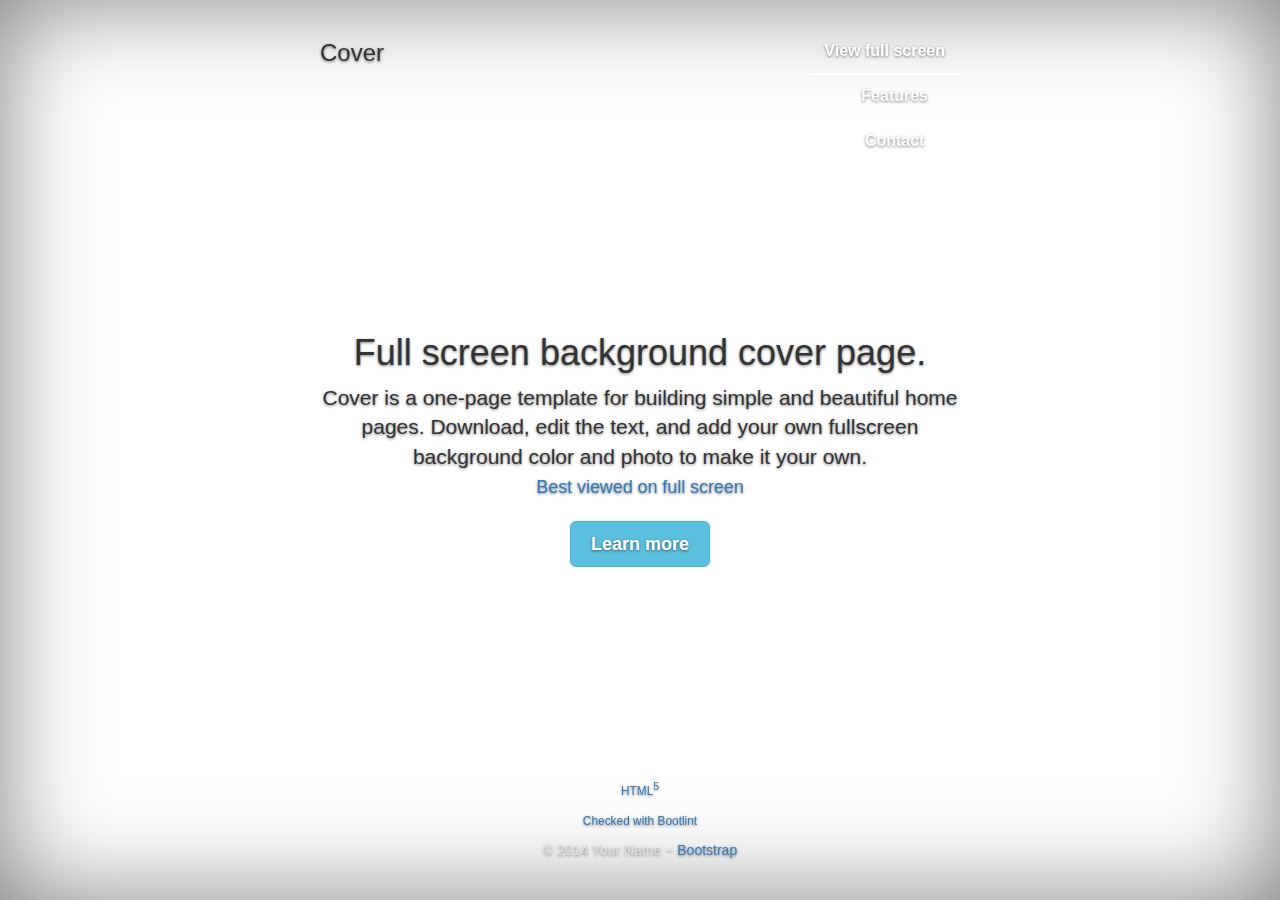
==== index.html @ 404aaf2c "Changed Cover picture" ====
<!DOCTYPE html>
<html>
<head>
	<title>OutdoorsCville Landing Page</title>
	<meta name="viewport" content="width=device-width, initial-scale=1.0" />

	<link rel="stylesheet" type="text/css" href="css/main.css">

	<link href="css/bootstrap.min.css" rel="stylesheet" />

</head>
<body>
<div class="site-wrapper">
	<div class="site-wrapper-inner">
		<div class="cover-container">
			<div class="masthead clearfix">
				<div class="inner">
					<h3 class="masthead-brand">Cover</h3>

					<ul class="nav masthead-nav">
						<li class="active">
							<a href="http://bootsnipp.com/iframe/g6GWQ" target=
									"_blank">View full screen</a>
						</li>

						<li>
							<a href="#">Features</a>
						</li>

						<li>
							<a href="#">Contact</a>
						</li>
					</ul>
				</div>
			</div>

			<div class="inner cover">
				<h1 class="cover-heading">Full screen background cover page.</h1>

				<p class="lead">Cover is a one-page template for building simple and
					beautiful home pages. Download, edit the text, and add your own
					fullscreen background color and photo to make it your own.

					<small>    <br> <a href="http://bootsnipp.com/iframe/g6GWQ" target=
							"_blank">Best viewed on full screen</a></small>

				</p>

				<p class="lead"><a class="btn btn-lg btn-info" href="#">Learn
					more</a></p>
			</div>

			<div class="mastfoot">
				<div class="inner">
					<!-- Validation -->

					<p><a href=
								  "http://validator.w3.org/check?uri=http%3A%2F%2Fbootsnipp.com%2Fiframe%2Fg6GWQ"
						  target="_blank"><small>HTML</small><sup>5</sup></a></p>


					<p><a href=
								  "https://github.com/twbs/bootlint"
						  target="_blank"><small>Checked with Bootlint</small></a></p>



					<p>© 2014 Your Name ~ <a href=
													 "http://getbootstrap.com/">Bootstrap</a></p>
				</div>
			</div>
		</div>
	</div>
</div>
</body>
</html>
---- css/main.css ----
a,
a:focus,
a:hover {
    color: #fff;
}

/* Custom default button */
.btn-default,
.btn-default:hover,
.btn-default:focus {
    color: #333;
    text-shadow: none; /* Prevent inheritence from `body` */
    background-color: #fff;
    border: 1px solid #fff;
}


/*
 * Base structure
 */

html,
body {
    /*css for full size background image*/
    background: url(https://s3.amazonaws.com/MOT-Data/mountain-biking.jpg) no-repeat center center fixed;
    -webkit-background-size: cover;
    -moz-background-size: cover;
    -o-background-size: cover;
    background-size: cover;

    height: 100%;
    background-color: #060;
    color: #fff;
    text-align: center;
    text-shadow: 0 1px 3px rgba(0,0,0,.5);

}

/* Extra markup and styles for table-esque vertical and horizontal centering */
.site-wrapper {
    display: table;
    width: 100%;
    height: 100%; /* For at least Firefox */
    min-height: 100%;
    -webkit-box-shadow: inset 0 0 100px rgba(0,0,0,.5);
    box-shadow: inset 0 0 100px rgba(0,0,0,.5);
}
.site-wrapper-inner {
    display: table-cell;
    vertical-align: top;
}
.cover-container {
    margin-right: auto;
    margin-left: auto;
}

/* Padding for spacing */
.inner {
    padding: 30px;
}


/*
 * Header
 */
.masthead-brand {
    margin-top: 10px;
    margin-bottom: 10px;
}

.masthead-nav > li {
    display: inline-block;
}
.masthead-nav > li + li {
    margin-left: 20px;
}
.masthead-nav > li > a {
    padding-right: 0;
    padding-left: 0;
    font-size: 16px;
    font-weight: bold;
    color: #fff; /* IE8 proofing */
    color: rgba(255,255,255,.95);
    border-bottom: 2px solid transparent;
}
.masthead-nav > li > a:hover,
.masthead-nav > li > a:focus {
    background-color: transparent;
    border-bottom-color: #a9a9a9;
    border-bottom-color: rgba(255,255,255,.25);
}
.masthead-nav > .active > a,
.masthead-nav > .active > a:hover,
.masthead-nav > .active > a:focus {
    color: #fff;
    border-bottom-color: #fff;
}

@media (min-width: 768px) {
    .masthead-brand {
        float: left;
    }
    .masthead-nav {
        float: right;
    }
}


/*
 * Cover
 */

.cover {
    padding: 0 20px;
}
.cover .btn-lg {
    padding: 10px 20px;
    font-weight: bold;
}


/*
 * Footer
 */

.mastfoot {
    color: #999; /* IE8 proofing */
    color: rgba(255,255,255,.5);
}


/*
 * Affix and center
 */

@media (min-width: 768px) {
    /* Pull out the header and footer */
    .masthead {
        position: fixed;
        top: 0;
    }
    .mastfoot {
        position: fixed;
        bottom: 0;
    }
    /* Start the vertical centering */
    .site-wrapper-inner {
        vertical-align: middle;
    }
    /* Handle the widths */
    .masthead,
    .mastfoot,
    .cover-container {
        width: 100%; /* Must be percentage or pixels for horizontal alignment */
    }
}

@media (min-width: 992px) {
    .masthead,
    .mastfoot,
    .cover-container {
        width: 700px;
    }
}
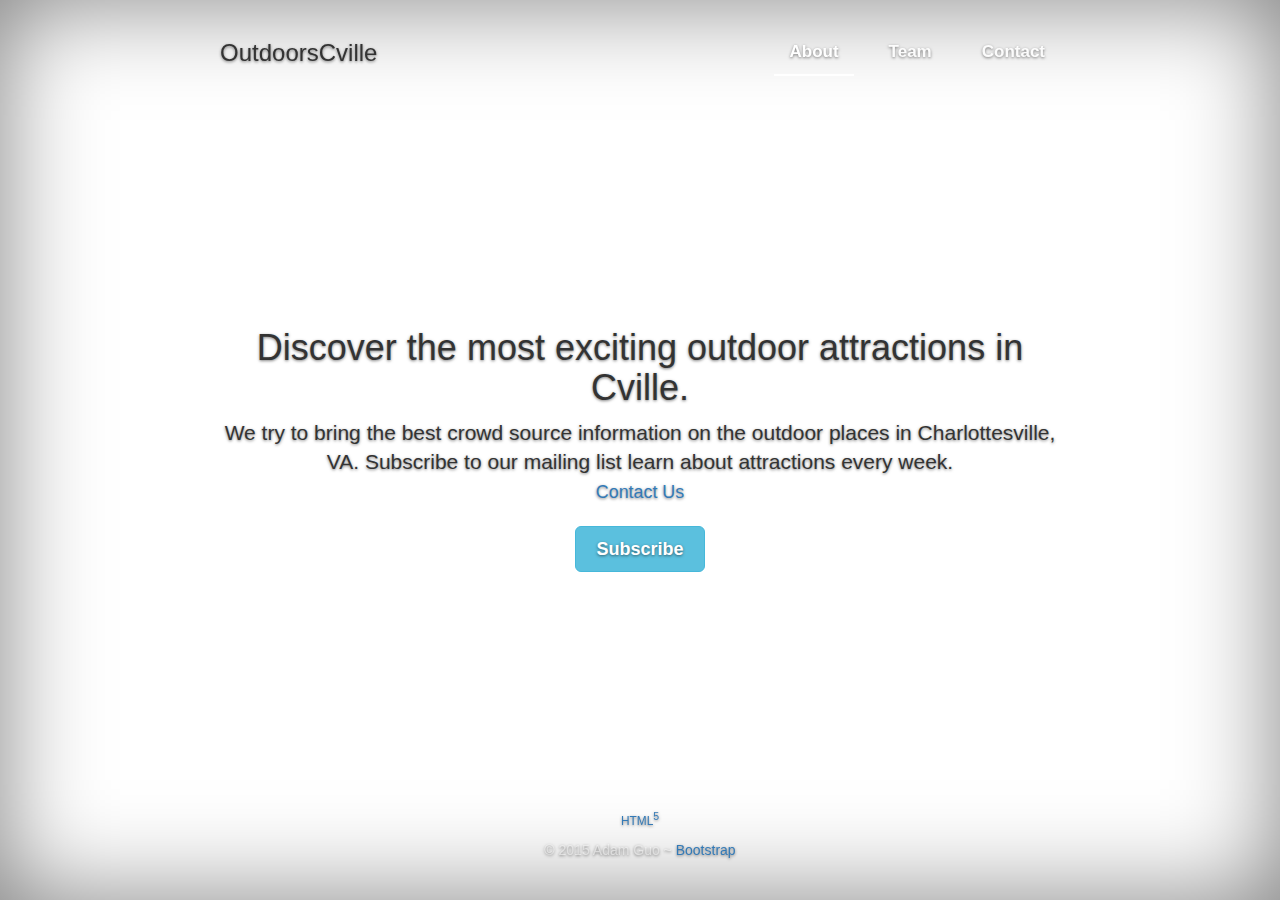
==== commit dc7e57da: "Minor design change" ====
--- a/index.html
+++ b/index.html
@@ -15,16 +15,16 @@
 		<div class="cover-container">
 			<div class="masthead clearfix">
 				<div class="inner">
-					<h3 class="masthead-brand">Cover</h3>
+					<h3 class="masthead-brand">OutdoorsCville</h3>
 
 					<ul class="nav masthead-nav">
 						<li class="active">
-							<a href="http://bootsnipp.com/iframe/g6GWQ" target=
-									"_blank">View full screen</a>
+							<a href="" target=
+									"_blank">About</a>
 						</li>
 
 						<li>
-							<a href="#">Features</a>
+							<a href="#">Team</a>
 						</li>
 
 						<li>
@@ -35,19 +35,18 @@
 			</div>
 
 			<div class="inner cover">
-				<h1 class="cover-heading">Full screen background cover page.</h1>
+				<h1 class="cover-heading">Discover the most exciting outdoor attractions in Cville.</h1>
 
-				<p class="lead">Cover is a one-page template for building simple and
-					beautiful home pages. Download, edit the text, and add your own
-					fullscreen background color and photo to make it your own.
+				<p class="lead">We try to bring the best crowd source information on the
+					 outdoor places in Charlottesville, VA. Subscribe to our mailing list
+					learn about attractions every week.
 
-					<small>    <br> <a href="http://bootsnipp.com/iframe/g6GWQ" target=
-							"_blank">Best viewed on full screen</a></small>
+					<small>    <br> <a href="" target=
+							"_blank">Contact Us</a></small>
 
 				</p>
 
-				<p class="lead"><a class="btn btn-lg btn-info" href="#">Learn
-					more</a></p>
+				<p class="lead"><a class="btn btn-lg btn-info" href="#">Subscribe</a></p>
 			</div>
 
 			<div class="mastfoot">
@@ -61,11 +60,11 @@
 
 					<p><a href=
 								  "https://github.com/twbs/bootlint"
-						  target="_blank"><small>Checked with Bootlint</small></a></p>
+						  target="_blank"><small></small></a></p>
 
 
 
-					<p>© 2014 Your Name ~ <a href=
+					<p> © 2015 Adam Guo ~ <a href=
 													 "http://getbootstrap.com/">Bootstrap</a></p>
 				</div>
 			</div>
--- a/css/main.css
+++ b/css/main.css
@@ -22,7 +22,7 @@
 html,
 body {
     /*css for full size background image*/
-    background: url(https://s3.amazonaws.com/MOT-Data/mountain-biking.jpg) no-repeat center center fixed;
+    background: url(https://lh5.googleusercontent.com/gQQn7v136o6ro6J7mvpts_G4DGLm-KRNdX7WmwKxC9RiBeoItbXRi2H0s2TDKD7FR1mioLdR-dkHuMteqtYxljPMrTA2i4JOzZOAGb73R1bJxOR1tUDVRz6y5kplI48joBTwdQs) no-repeat center center fixed;
     -webkit-background-size: cover;
     -moz-background-size: cover;
     -o-background-size: cover;
@@ -69,15 +69,17 @@
 }
 
 .masthead-nav > li {
-    display: inline-block;
+    float: left;
 }
 .masthead-nav > li + li {
+    float: left;
     margin-left: 20px;
 }
 .masthead-nav > li > a {
+    float: left;
     padding-right: 0;
     padding-left: 0;
-    font-size: 16px;
+    font-size: 17px;
     font-weight: bold;
     color: #fff; /* IE8 proofing */
     color: rgba(255,255,255,.95);
@@ -159,6 +161,6 @@
     .masthead,
     .mastfoot,
     .cover-container {
-        width: 700px;
+        width: 900px;
     }
 }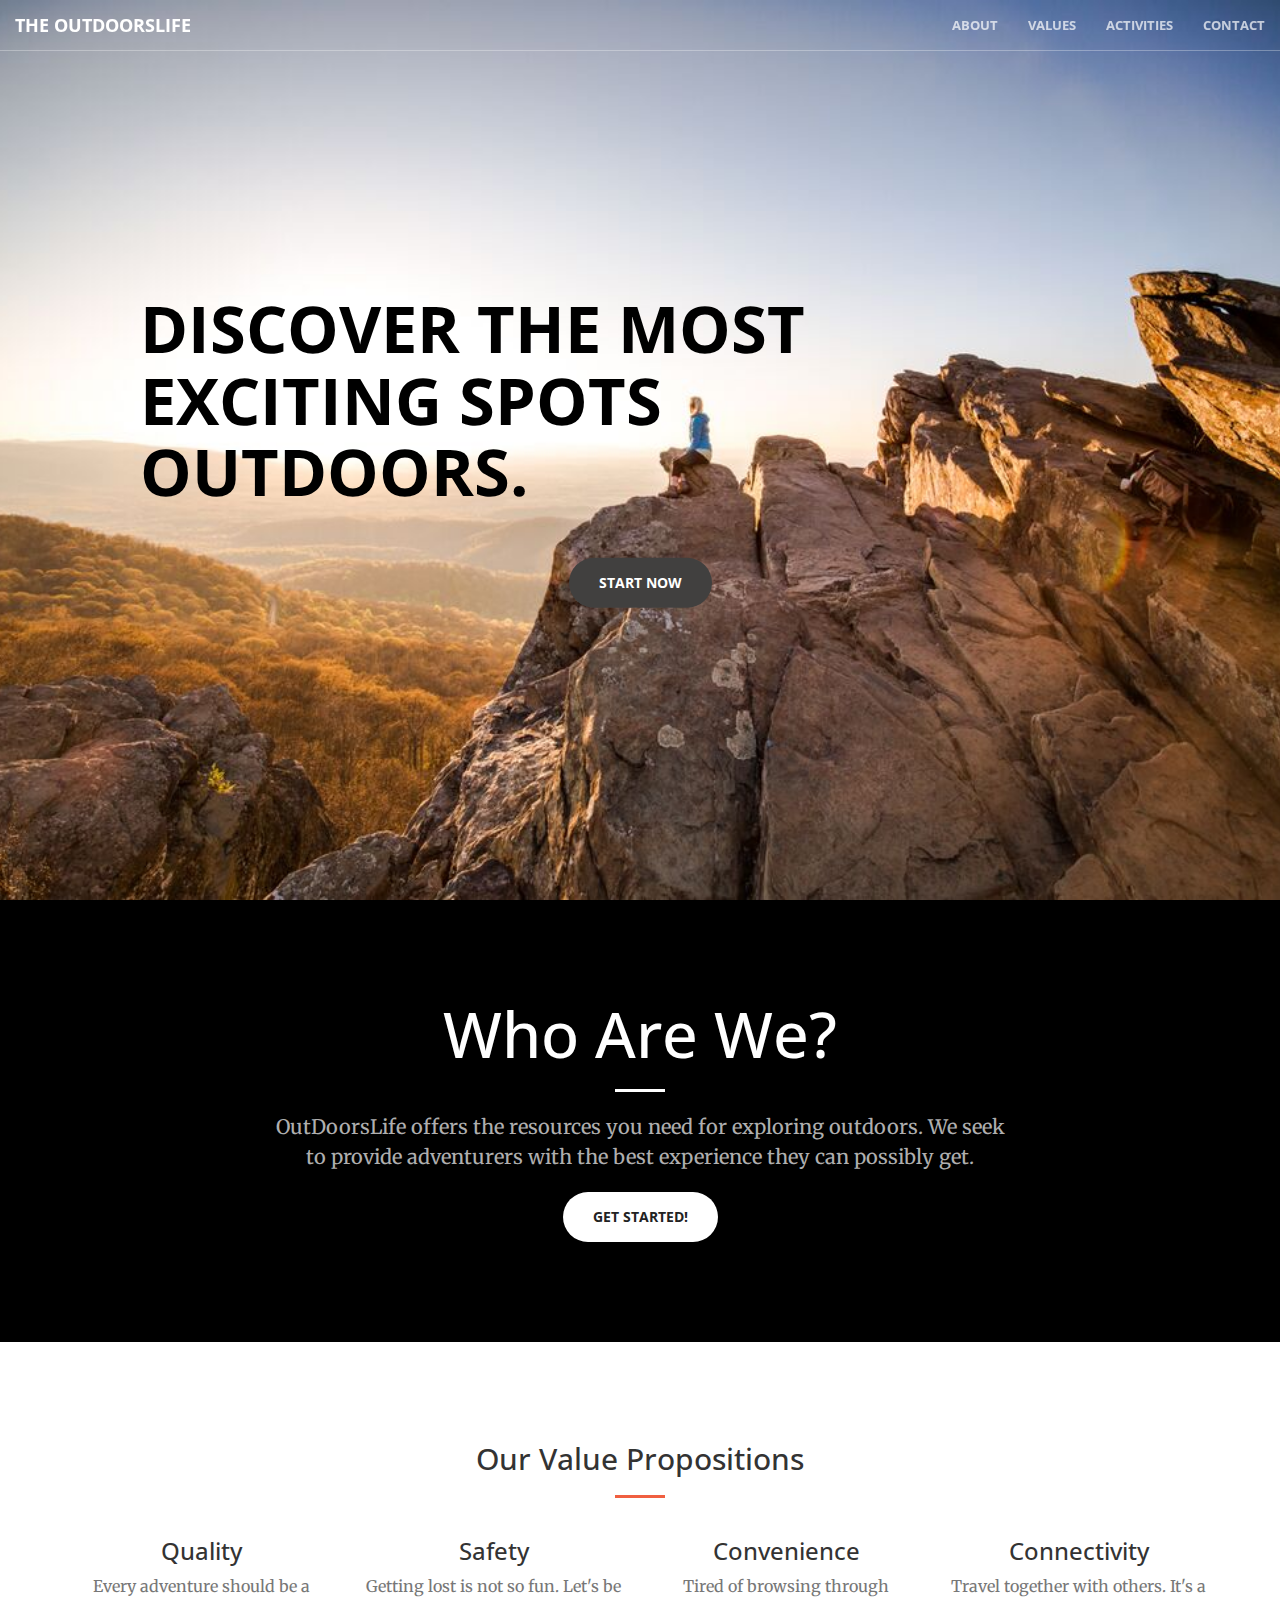
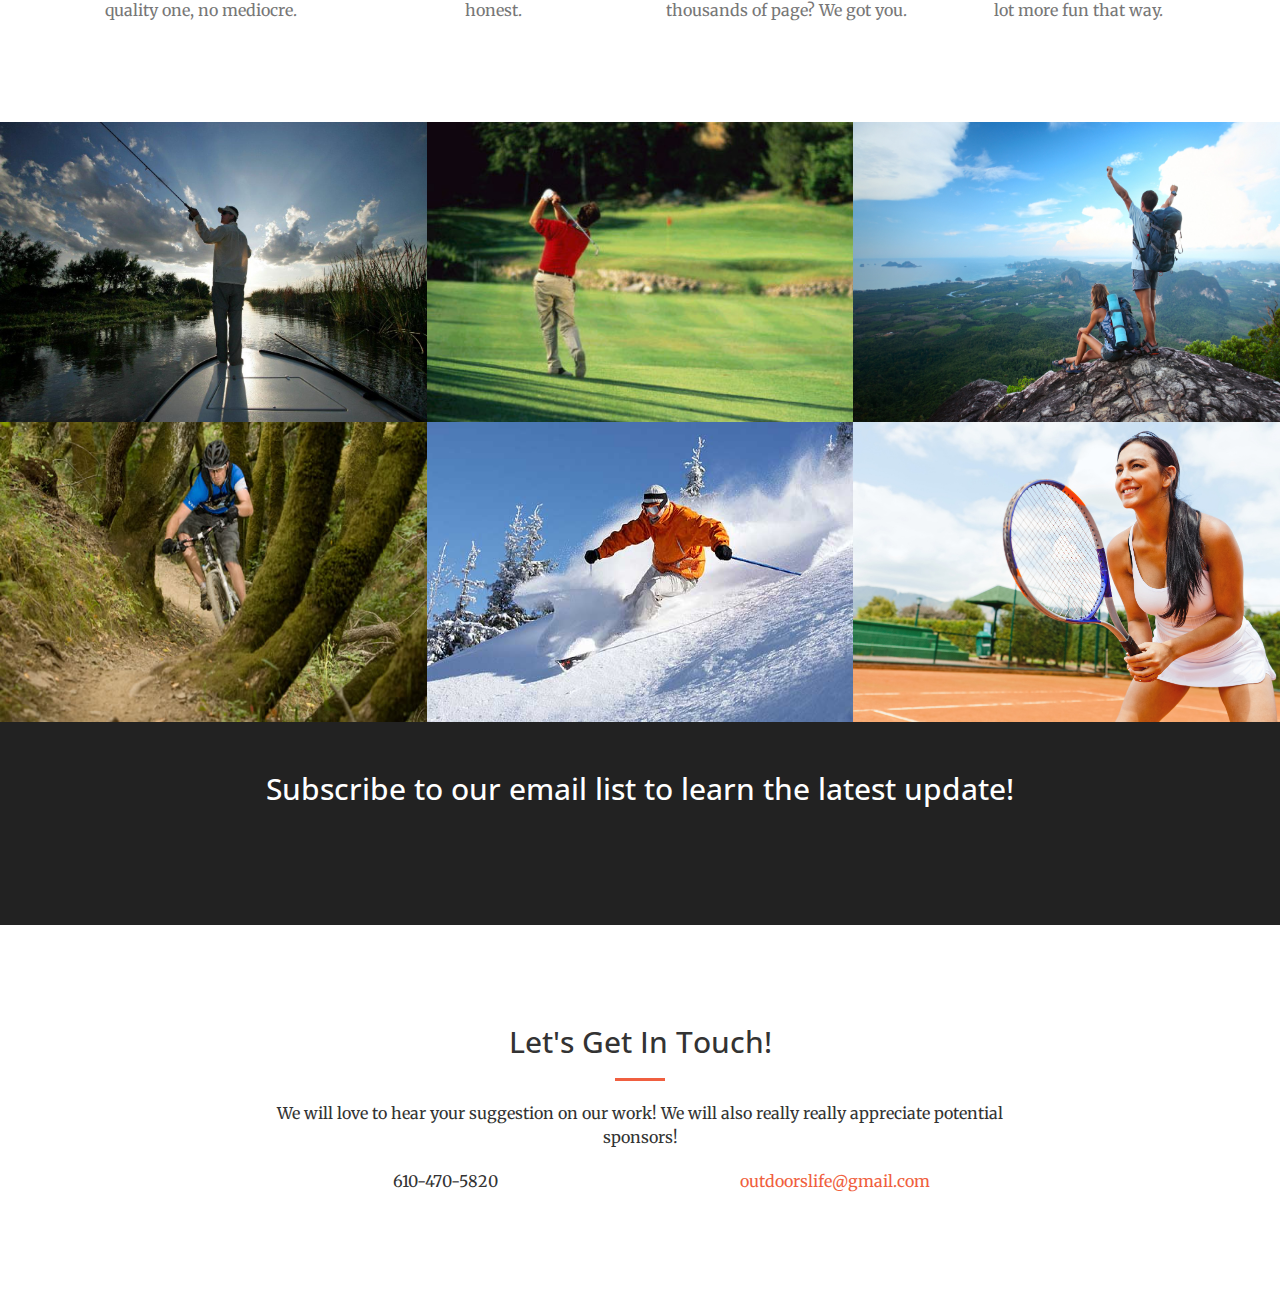
==== commit 5e6372a2: "Bootstrap template intalled" ====
--- a/index.html
+++ b/index.html
@@ -1,75 +1,283 @@
 <!DOCTYPE html>
-<html>
+<html lang="en">
+
 <head>
-	<title>OutdoorsCville Landing Page</title>
-	<meta name="viewport" content="width=device-width, initial-scale=1.0" />
-
-	<link rel="stylesheet" type="text/css" href="css/main.css">
-
-	<link href="css/bootstrap.min.css" rel="stylesheet" />
+
+    <meta charset="utf-8">
+    <meta http-equiv="X-UA-Compatible" content="IE=edge">
+    <meta name="viewport" content="width=device-width, initial-scale=1">
+    <meta name="description" content="">
+    <meta name="author" content="">
+
+    <title>Creative - Start Bootstrap Theme</title>
+
+    <!-- Bootstrap Core CSS -->
+    <link rel="stylesheet" href="css/bootstrap.min.css" type="text/css">
+
+    <!-- Custom Fonts -->
+    <link href='http://fonts.googleapis.com/css?family=Open+Sans:300italic,400italic,600italic,700italic,800italic,400,300,600,700,800' rel='stylesheet' type='text/css'>
+    <link href='http://fonts.googleapis.com/css?family=Merriweather:400,300,300italic,400italic,700,700italic,900,900italic' rel='stylesheet' type='text/css'>
+    <link rel="stylesheet" href="font-awesome/css/font-awesome.min.css" type="text/css">
+
+    <!-- Plugin CSS -->
+    <link rel="stylesheet" href="css/animate.min.css" type="text/css">
+
+    <!-- Custom CSS -->
+    <link rel="stylesheet" href="css/creative.css" type="text/css">
+
+    <!-- HTML5 Shim and Respond.js IE8 support of HTML5 elements and media queries -->
+    <!-- WARNING: Respond.js doesn't work if you view the page via file:// -->
+    <!--[if lt IE 9]>
+        <script src="https://oss.maxcdn.com/libs/html5shiv/3.7.0/html5shiv.js"></script>
+        <script src="https://oss.maxcdn.com/libs/respond.js/1.4.2/respond.min.js"></script>
+    <![endif]-->
 
 </head>
-<body>
-<div class="site-wrapper">
-	<div class="site-wrapper-inner">
-		<div class="cover-container">
-			<div class="masthead clearfix">
-				<div class="inner">
-					<h3 class="masthead-brand">OutdoorsCville</h3>
-
-					<ul class="nav masthead-nav">
-						<li class="active">
-							<a href="" target=
-									"_blank">About</a>
-						</li>
-
-						<li>
-							<a href="#">Team</a>
-						</li>
-
-						<li>
-							<a href="#">Contact</a>
-						</li>
-					</ul>
-				</div>
-			</div>
-
-			<div class="inner cover">
-				<h1 class="cover-heading">Discover the most exciting outdoor attractions in Cville.</h1>
-
-				<p class="lead">We try to bring the best crowd source information on the
-					 outdoor places in Charlottesville, VA. Subscribe to our mailing list
-					learn about attractions every week.
-
-					<small>    <br> <a href="" target=
-							"_blank">Contact Us</a></small>
-
-				</p>
-
-				<p class="lead"><a class="btn btn-lg btn-info" href="#">Subscribe</a></p>
-			</div>
-
-			<div class="mastfoot">
-				<div class="inner">
-					<!-- Validation -->
-
-					<p><a href=
-								  "http://validator.w3.org/check?uri=http%3A%2F%2Fbootsnipp.com%2Fiframe%2Fg6GWQ"
-						  target="_blank"><small>HTML</small><sup>5</sup></a></p>
-
-
-					<p><a href=
-								  "https://github.com/twbs/bootlint"
-						  target="_blank"><small></small></a></p>
-
-
-
-					<p> © 2015 Adam Guo ~ <a href=
-													 "http://getbootstrap.com/">Bootstrap</a></p>
-				</div>
-			</div>
-		</div>
-	</div>
-</div>
+
+<body id="page-top">
+
+    <nav id="mainNav" class="navbar navbar-default navbar-fixed-top">
+        <div class="container-fluid">
+            <!-- Brand and toggle get grouped for better mobile display -->
+            <div class="navbar-header">
+                <button type="button" class="navbar-toggle collapsed" data-toggle="collapse" data-target="#bs-example-navbar-collapse-1">
+                    <span class="sr-only">Toggle navigation</span>
+                    <span class="icon-bar"></span>
+                    <span class="icon-bar"></span>
+                    <span class="icon-bar"></span>
+                </button>
+                <a class="navbar-brand page-scroll" href="#page-top">The OutDoorsLife</a>
+            </div>
+
+            <!-- Collect the nav links, forms, and other content for toggling -->
+            <div class="collapse navbar-collapse" id="bs-example-navbar-collapse-1">
+                <ul class="nav navbar-nav navbar-right">
+                    <li>
+                        <a class="page-scroll" href="#about">About</a>
+                    </li>
+                    <li>
+                        <a class="page-scroll" href="#services">Values</a>
+                    </li>
+                    <li>
+                        <a class="page-scroll" href="#portfolio">Activities</a>
+                    </li>
+                    <li>
+                        <a class="page-scroll" href="#contact">Contact</a>
+                    </li>
+                </ul>
+            </div>
+            <!-- /.navbar-collapse -->
+        </div>
+        <!-- /.container-fluid -->
+    </nav>
+
+    <header>
+        <div class="header-content">
+            <div class="header-content-inner">
+                <h1> Discover the most <br> exciting spots <br> outdoors.</h1>
+
+                <p></p>
+                <a href="#about" class="btn btn-primary btn-xl page-scroll">Start Now</a>
+            </div>
+        </div>
+    </header>
+
+    <section class="bg-primary" id="about">
+        <div class="container">
+            <div class="row">
+                <div class="col-lg-8 col-lg-offset-2 text-center">
+                    <h1 class="section-heading">Who Are We?</h1>
+                    <hr class="light">
+                    <p class="text-faded">OutDoorsLife offers the resources you need for exploring outdoors. We seek to provide adventurers with the best experience they can possibly get. </p>
+                    <a href="#" class="btn btn-default btn-xl">Get Started!</a>
+                </div>
+            </div>
+        </div>
+    </section>
+
+    <section id="services">
+        <div class="container">
+            <div class="row">
+                <div class="col-lg-12 text-center">
+                    <h2 class="section-heading">Our Value Propositions</h2>
+                    <hr class="primary">
+                </div>
+            </div>
+        </div>
+        <div class="container">
+            <div class="row">
+                <div class="col-lg-3 col-md-6 text-center">
+                    <div class="service-box">
+                        <i class="fa fa-4x fa-diamond wow bounceIn text-primary"></i>
+                        <h3>Quality</h3>
+                        <p class="text-muted">Every adventure should be a quality one, no mediocre.</p>
+                    </div>
+                </div>
+                <div class="col-lg-3 col-md-6 text-center">
+                    <div class="service-box">
+                        <i class="fa fa-4x fa-paper-plane wow bounceIn text-primary" data-wow-delay=".1s"></i>
+                        <h3>Safety</h3>
+                        <p class="text-muted">Getting lost is not so fun. Let's be honest.</p>
+                    </div>
+                </div>
+                <div class="col-lg-3 col-md-6 text-center">
+                    <div class="service-box">
+                        <i class="fa fa-4x fa-newspaper-o wow bounceIn text-primary" data-wow-delay=".2s"></i>
+                        <h3>Convenience</h3>
+                        <p class="text-muted">Tired of browsing through thousands of page? We got you.</p>
+                    </div>
+                </div>
+                <div class="col-lg-3 col-md-6 text-center">
+                    <div class="service-box">
+                        <i class="fa fa-4x fa-heart wow bounceIn text-primary" data-wow-delay=".3s"></i>
+                        <h3>Connectivity</h3>
+                        <p class="text-muted">Travel together with others. It's a lot more fun that way.</p>
+                    </div>
+                </div>
+            </div>
+        </div>
+    </section>
+
+    <section class="no-padding" id="portfolio">
+        <div class="container-fluid">
+            <div class="row no-gutter">
+                <div class="col-lg-4 col-sm-6">
+                    <a href="#" class="portfolio-box">
+                        <img src="img/portfolio/fishing.jpg" style="height: 300px" class="img-responsive" alt="">
+                        <div class="portfolio-box-caption">
+                            <div class="portfolio-box-caption-content">
+                                <div class="project-category text-faded">
+                                    Category
+                                </div>
+                                <div class="project-name">
+                                    Fishing
+                                </div>
+                            </div>
+                        </div>
+                    </a>
+                </div>
+                <div class="col-lg-4 col-sm-6">
+                    <a href="#" class="portfolio-box">
+                        <img src="img/portfolio/golfing.jpg" style="height: 300px" class="img-responsive" alt="">
+                        <div class="portfolio-box-caption">
+                            <div class="portfolio-box-caption-content">
+                                <div class="project-category text-faded">
+                                    Category
+                                </div>
+                                <div class="project-name">
+                                    Golfing
+                                </div>
+                            </div>
+                        </div>
+                    </a>
+                </div>
+                <div class="col-lg-4 col-sm-6">
+                    <a href="#" class="portfolio-box">
+                        <img src="img/portfolio/hiking.jpg" style="height: 300px" class="img-responsive" alt="">
+                        <div class="portfolio-box-caption">
+                            <div class="portfolio-box-caption-content">
+                                <div class="project-category text-faded">
+                                    Category
+                                </div>
+                                <div class="project-name">
+                                    Hiking
+                                </div>
+                            </div>
+                        </div>
+                    </a>
+                </div>
+                <div class="col-lg-4 col-sm-6">
+                    <a href="#" class="portfolio-box">
+                        <img src="img/portfolio/mountain_biking.jpg" style="height: 300px" class="img-responsive" alt="">
+                        <div class="portfolio-box-caption">
+                            <div class="portfolio-box-caption-content">
+                                <div class="project-category text-faded">
+                                    Category
+                                </div>
+                                <div class="project-name">
+                                    Mountain Biking
+                                </div>
+                            </div>
+                        </div>
+                    </a>
+                </div>
+                <div class="col-lg-4 col-sm-6">
+                    <a href="#" class="portfolio-box">
+                        <img src="img/portfolio/skiing.jpg" style="height: 300px" class="img-responsive" alt="">
+                        <div class="portfolio-box-caption">
+                            <div class="portfolio-box-caption-content">
+                                <div class="project-category text-faded">
+                                    Category
+                                </div>
+                                <div class="project-name">
+                                    Skiing
+                                </div>
+                            </div>
+                        </div>
+                    </a>
+                </div>
+                <div class="col-lg-4 col-sm-6">
+                    <a href="#" class="portfolio-box">
+                        <img src="img/portfolio/tennis.jpg" style="height: 300px" class="img-responsive" alt="">
+                        <div class="portfolio-box-caption">
+                            <div class="portfolio-box-caption-content">
+                                <div class="project-category text-faded">
+                                    Category
+                                </div>
+                                <div class="project-name">
+                                    Tennis
+                                </div>
+                            </div>
+                        </div>
+                    </a>
+                </div>
+            </div>
+        </div>
+    </section>
+
+    <aside class="bg-dark">
+        <div class="container text-center">
+            <div class="call-to-action">
+                <h2>Subscribe to our email list to learn the latest update!</h2>
+                <a href="#" class="btn btn-default btn-xl wow tada">Subscribe Now!</a>
+            </div>
+        </div>
+    </aside>
+
+    <section id="contact">
+        <div class="container">
+            <div class="row">
+                <div class="col-lg-8 col-lg-offset-2 text-center">
+                    <h2 class="section-heading">Let's Get In Touch!</h2>
+                    <hr class="primary">
+                    <p>We will love to hear your suggestion on our work! We will also really really appreciate potential sponsors!</p>
+                </div>
+                <div class="col-lg-4 col-lg-offset-2 text-center">
+                    <i class="fa fa-phone fa-3x wow bounceIn"></i>
+                    <p>610-470-5820</p>
+                </div>
+                <div class="col-lg-4 text-center">
+                    <i class="fa fa-envelope-o fa-3x wow bounceIn" data-wow-delay=".1s"></i>
+                    <p><a href="mailto:your-email@your-domain.com">outdoorslife@gmail.com</a></p>
+                </div>
+            </div>
+        </div>
+    </section>
+
+    <!-- jQuery -->
+    <script src="js/jquery.js"></script>
+
+    <!-- Bootstrap Core JavaScript -->
+    <script src="js/bootstrap.min.js"></script>
+
+    <!-- Plugin JavaScript -->
+    <script src="js/jquery.easing.min.js"></script>
+    <script src="js/jquery.fittext.js"></script>
+    <script src="js/wow.min.js"></script>
+
+    <!-- Custom Theme JavaScript -->
+    <script src="js/creative.js"></script>
+
 </body>
+
 </html>
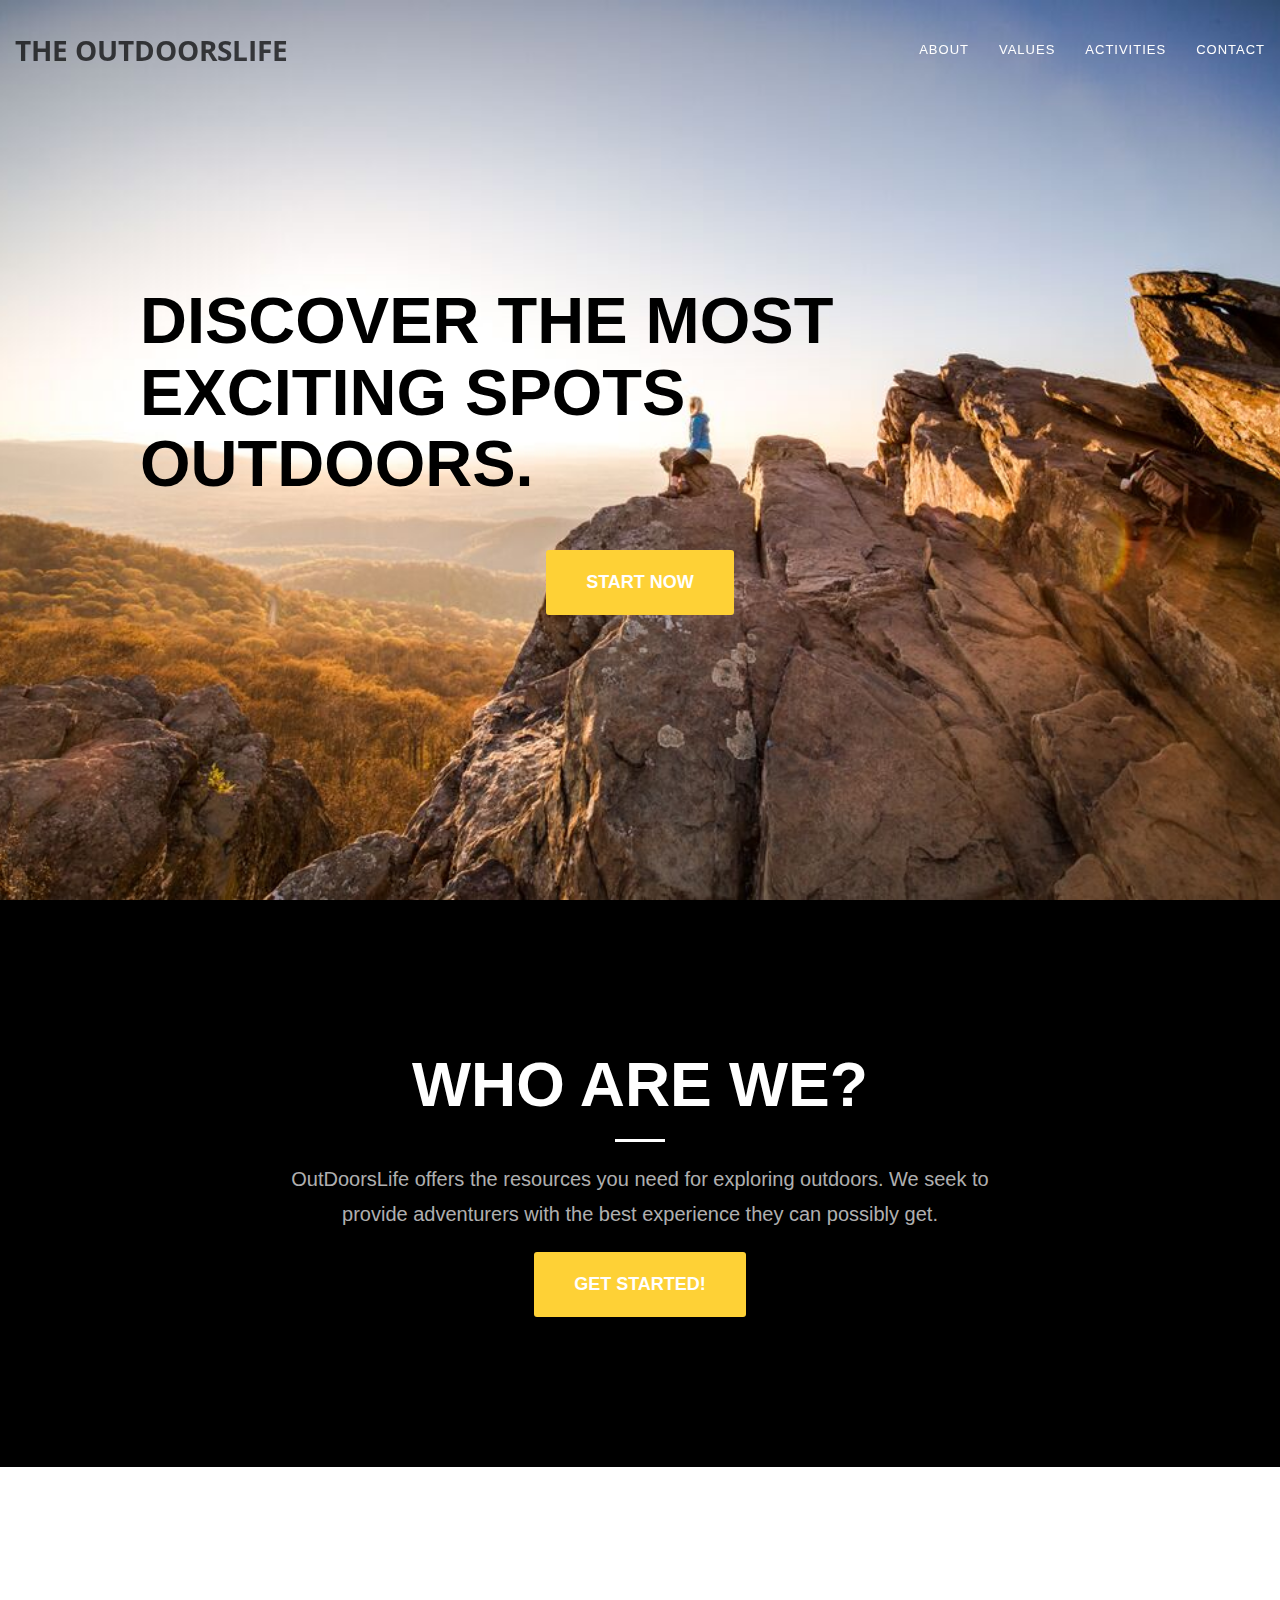
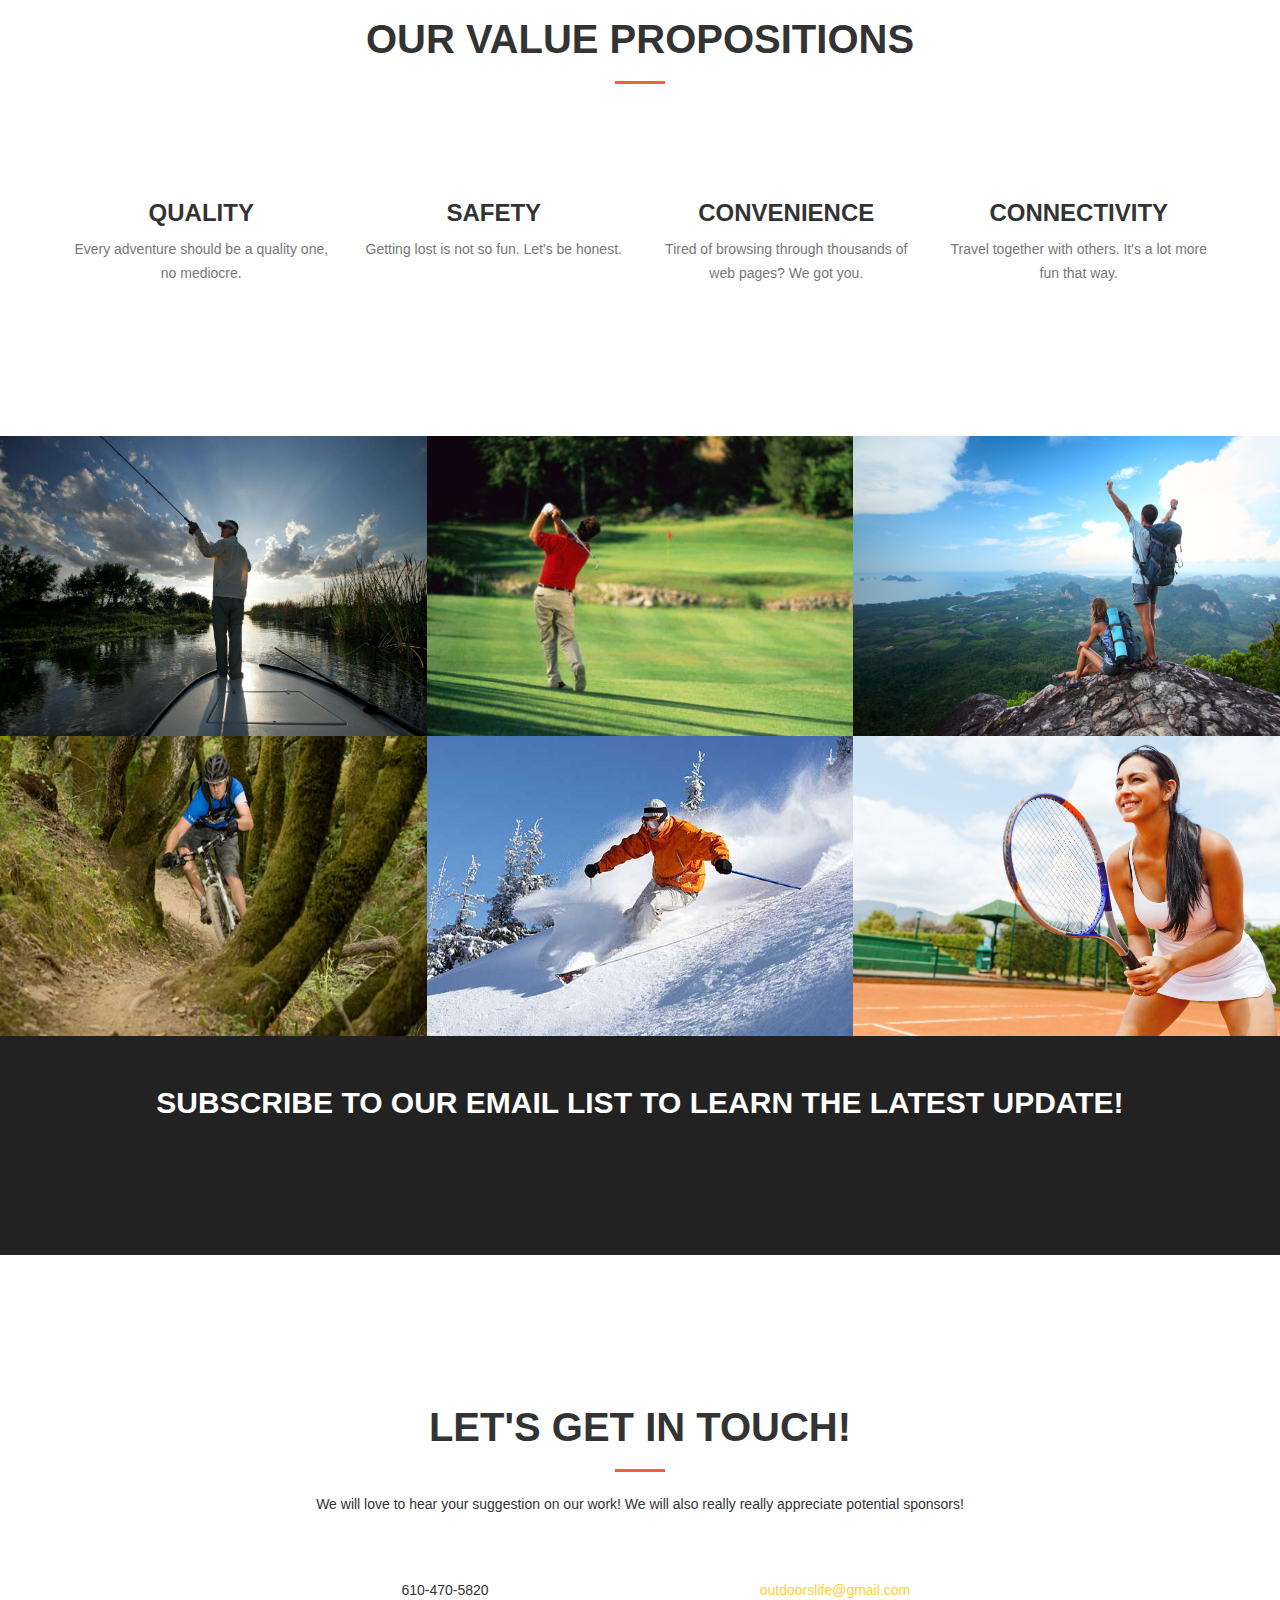
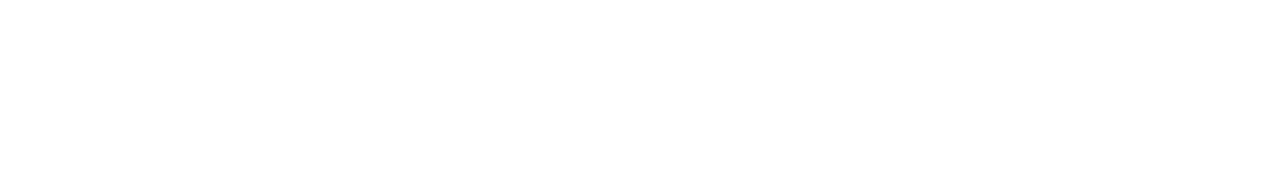
==== commit 7f6c6a24: "Bootstrap template intalled" ====
--- a/index.html
+++ b/index.html
@@ -124,7 +124,7 @@
                     <div class="service-box">
                         <i class="fa fa-4x fa-newspaper-o wow bounceIn text-primary" data-wow-delay=".2s"></i>
                         <h3>Convenience</h3>
-                        <p class="text-muted">Tired of browsing through thousands of page? We got you.</p>
+                        <p class="text-muted">Tired of browsing through thousands of web pages? We got you.</p>
                     </div>
                 </div>
                 <div class="col-lg-3 col-md-6 text-center">
@@ -172,7 +172,7 @@
                     </a>
                 </div>
                 <div class="col-lg-4 col-sm-6">
-                    <a href="#" class="portfolio-box">
+                    <a href="hiking.html" class="portfolio-box">
                         <img src="img/portfolio/hiking.jpg" style="height: 300px" class="img-responsive" alt="">
                         <div class="portfolio-box-caption">
                             <div class="portfolio-box-caption-content">
--- a/css/creative.css
+++ b/css/creative.css
@@ -80,7 +80,7 @@
 .navbar-default {
     border-color: rgba(34,34,34,.05);
     font-family: 'Open Sans','Helvetica Neue',Arial,sans-serif;
-    background-color: #fff;
+    background-color: #fffafe;
     -webkit-transition: all .35s;
     -moz-transition: all .35s;
     transition: all .35s;
@@ -129,7 +129,7 @@
     }
 
     .navbar-default .navbar-header .navbar-brand {
-        color: rgba(255,255,255,.7);
+        color: rgba(0, 0, 0, 0.7);
     }
 
     .navbar-default .navbar-header .navbar-brand:hover,
@@ -139,7 +139,7 @@
 
     .navbar-default .nav > li>a,
     .navbar-default .nav>li>a:focus {
-        color: rgba(255,255,255,.7);
+        color: rgba(0, 0, 0, 0.7);
     }
 
     .navbar-default .nav > li>a:hover,
@@ -475,4 +475,759 @@
 
 body {
     webkit-tap-highlight-color: #222;
+}
+
+/*
+ *
+ *
+ *
+ *
+ Hiking Section */
+
+/*!
+ * Start Bootstrap - Agency Bootstrap Theme (http://startbootstrap.com)
+ * Code licensed under the Apache License v2.0.
+ * For details, see http://www.apache.org/licenses/LICENSE-2.0.
+ */
+
+body {
+    overflow-x: hidden;
+    font-family: "Roboto Slab","Helvetica Neue",Helvetica,Arial,sans-serif;
+}
+
+.text-muted {
+    color: #777;
+}
+
+.text-primary {
+    color: #fed136;
+}
+
+p {
+    font-size: 14px;
+    line-height: 1.75;
+}
+
+p.large {
+    font-size: 16px;
+}
+
+a,
+a:hover,
+a:focus,
+a:active,
+a.active {
+    outline: 0;
+}
+
+a {
+    color: #fed136;
+}
+
+a:hover,
+a:focus,
+a:active,
+a.active {
+    color: #fec503;
+}
+
+h1,
+h2,
+h3,
+h4,
+h5,
+h6 {
+    text-transform: uppercase;
+    font-family: Montserrat,"Helvetica Neue",Helvetica,Arial,sans-serif;
+    font-weight: 700;
+}
+
+.img-centered {
+    margin: 0 auto;
+}
+
+.bg-light-gray {
+    background-color: #f7f7f7;
+}
+
+.bg-darkest-gray {
+    background-color: #222;
+}
+
+.btn-primary {
+    border-color: #fed136;
+    text-transform: uppercase;
+    font-family: Montserrat,"Helvetica Neue",Helvetica,Arial,sans-serif;
+    font-weight: 700;
+    color: #fff;
+    background-color: #fed136;
+}
+
+.btn-primary:hover,
+.btn-primary:focus,
+.btn-primary:active,
+.btn-primary.active,
+.open .dropdown-toggle.btn-primary {
+    border-color: #f6bf01;
+    color: #fff;
+    background-color: #fec503;
+}
+
+.btn-primary:active,
+.btn-primary.active,
+.open .dropdown-toggle.btn-primary {
+    background-image: none;
+}
+
+.btn-primary.disabled,
+.btn-primary[disabled],
+fieldset[disabled] .btn-primary,
+.btn-primary.disabled:hover,
+.btn-primary[disabled]:hover,
+fieldset[disabled] .btn-primary:hover,
+.btn-primary.disabled:focus,
+.btn-primary[disabled]:focus,
+fieldset[disabled] .btn-primary:focus,
+.btn-primary.disabled:active,
+.btn-primary[disabled]:active,
+fieldset[disabled] .btn-primary:active,
+.btn-primary.disabled.active,
+.btn-primary[disabled].active,
+fieldset[disabled] .btn-primary.active {
+    border-color: #fed136;
+    background-color: #fed136;
+}
+
+.btn-primary .badge {
+    color: #fed136;
+    background-color: #fff;
+}
+
+.btn-xl {
+    padding: 20px 40px;
+    border-color: #fed136;
+    border-radius: 3px;
+    text-transform: uppercase;
+    font-family: Montserrat,"Helvetica Neue",Helvetica,Arial,sans-serif;
+    font-size: 18px;
+    font-weight: 700;
+    color: #fff;
+    background-color: #fed136;
+}
+
+.btn-xl:hover,
+.btn-xl:focus,
+.btn-xl:active,
+.btn-xl.active,
+.open .dropdown-toggle.btn-xl {
+    border-color: #f6bf01;
+    color: #fff;
+    background-color: #fec503;
+}
+
+.btn-xl:active,
+.btn-xl.active,
+.open .dropdown-toggle.btn-xl {
+    background-image: none;
+}
+
+.btn-xl.disabled,
+.btn-xl[disabled],
+fieldset[disabled] .btn-xl,
+.btn-xl.disabled:hover,
+.btn-xl[disabled]:hover,
+fieldset[disabled] .btn-xl:hover,
+.btn-xl.disabled:focus,
+.btn-xl[disabled]:focus,
+fieldset[disabled] .btn-xl:focus,
+.btn-xl.disabled:active,
+.btn-xl[disabled]:active,
+fieldset[disabled] .btn-xl:active,
+.btn-xl.disabled.active,
+.btn-xl[disabled].active,
+fieldset[disabled] .btn-xl.active {
+    border-color: #fed136;
+    background-color: #fed136;
+}
+
+.btn-xl .badge {
+    color: #fed136;
+    background-color: #fff;
+}
+
+.navbar-default {
+    border-color: transparent;
+    background-color: #222;
+}
+
+.navbar-default .navbar-brand {
+    font-family: "Kaushan Script","Helvetica Neue",Helvetica,Arial,cursive;
+    color: #fed136;
+}
+
+.navbar-default .navbar-brand:hover,
+.navbar-default .navbar-brand:focus,
+.navbar-default .navbar-brand:active,
+.navbar-default .navbar-brand.active {
+    color: #fec503;
+}
+
+.navbar-default .navbar-collapse {
+    border-color: rgba(255,255,255,.02);
+}
+
+.navbar-default .navbar-toggle {
+    border-color: #fed136;
+    background-color: #fed136;
+}
+
+.navbar-default .navbar-toggle .icon-bar {
+    background-color: #fff;
+}
+
+.navbar-default .navbar-toggle:hover,
+.navbar-default .navbar-toggle:focus {
+    background-color: #fed136;
+}
+
+.navbar-default .nav li a {
+    text-transform: uppercase;
+    font-family: Montserrat,"Helvetica Neue",Helvetica,Arial,sans-serif;
+    font-weight: 400;
+    letter-spacing: 1px;
+    color: #fff;
+}
+
+.navbar-default .nav li a:hover,
+.navbar-default .nav li a:focus {
+    outline: 0;
+    color: #fed136;
+}
+
+.navbar-default .navbar-nav>.active>a {
+    border-radius: 0;
+    color: #fff;
+    background-color: #fed136;
+}
+
+.navbar-default .navbar-nav>.active>a:hover,
+.navbar-default .navbar-nav>.active>a:focus {
+    color: #fff;
+    background-color: #fec503;
+}
+
+@media(min-width:768px) {
+    .navbar-default {
+        padding: 25px 0;
+        border: 0;
+        background-color: transparent;
+        -webkit-transition: padding .3s;
+        -moz-transition: padding .3s;
+        transition: padding .3s;
+    }
+
+    .navbar-default .navbar-brand {
+        font-size: 2em;
+        -webkit-transition: all .3s;
+        -moz-transition: all .3s;
+        transition: all .3s;
+    }
+
+    .navbar-default .navbar-nav>.active>a {
+        border-radius: 3px;
+    }
+
+    .navbar-default.navbar-shrink {
+        padding: 10px 0;
+        background-color: #222;
+    }
+
+    .navbar-default.navbar-shrink .navbar-brand {
+        font-size: 1.5em;
+    }
+}
+
+
+
+section {
+    padding: 100px 0;
+}
+
+section h2.section-heading {
+    margin-top: 0;
+    margin-bottom: 15px;
+    font-size: 40px;
+}
+
+section h3.section-subheading {
+    margin-bottom: 75px;
+    text-transform: none;
+    font-family: "Droid Serif","Helvetica Neue",Helvetica,Arial,sans-serif;
+    font-size: 16px;
+    font-style: italic;
+    font-weight: 400;
+}
+
+@media(min-width:768px) {
+    section {
+        padding: 150px 0;
+    }
+}
+
+.service-heading {
+    margin: 15px 0;
+    text-transform: none;
+}
+
+#portfolio .portfolio-item {
+    right: 0;
+    margin: 0 0 15px;
+}
+
+#portfolio .portfolio-item .portfolio-link {
+    display: block;
+    position: relative;
+    margin: 0 auto;
+    max-width: 400px;
+}
+
+#portfolio .portfolio-item .portfolio-link .portfolio-hover {
+    position: absolute;
+    width: 100%;
+    height: 100%;
+    opacity: 0;
+    background: rgba(254,209,54,.9);
+    -webkit-transition: all ease .5s;
+    -moz-transition: all ease .5s;
+    transition: all ease .5s;
+}
+
+#portfolio .portfolio-item .portfolio-link .portfolio-hover:hover {
+    opacity: 1;
+}
+
+#portfolio .portfolio-item .portfolio-link .portfolio-hover .portfolio-hover-content {
+    position: absolute;
+    top: 50%;
+    width: 100%;
+    height: 20px;
+    margin-top: -12px;
+    text-align: center;
+    font-size: 20px;
+    color: #fff;
+}
+
+#portfolio .portfolio-item .portfolio-link .portfolio-hover .portfolio-hover-content i {
+    margin-top: -12px;
+}
+
+#portfolio .portfolio-item .portfolio-link .portfolio-hover .portfolio-hover-content h3,
+#portfolio .portfolio-item .portfolio-link .portfolio-hover .portfolio-hover-content h4 {
+    margin: 0;
+}
+
+#portfolio .portfolio-item .portfolio-caption {
+    margin: 0 auto;
+    padding: 25px;
+    max-width: 400px;
+    text-align: center;
+    background-color: #fff;
+}
+
+#portfolio .portfolio-item .portfolio-caption h4 {
+    margin: 0;
+    text-transform: none;
+}
+
+#portfolio .portfolio-item .portfolio-caption p {
+    margin: 0;
+    font-family: "Droid Serif","Helvetica Neue",Helvetica,Arial,sans-serif;
+    font-size: 16px;
+    font-style: italic;
+}
+
+#portfolio * {
+    z-index: 2;
+}
+
+@media(min-width:767px) {
+    #portfolio .portfolio-item {
+        margin: 0 0 30px;
+    }
+}
+
+.timeline {
+    position: relative;
+    padding: 0;
+    list-style: none;
+}
+
+.timeline:before {
+    content: "";
+    position: absolute;
+    top: 0;
+    bottom: 0;
+    left: 40px;
+    width: 2px;
+    margin-left: -1.5px;
+    background-color: #f1f1f1;
+}
+
+.timeline>li {
+    position: relative;
+    margin-bottom: 50px;
+    min-height: 50px;
+}
+
+.timeline>li:before,
+.timeline>li:after {
+    content: " ";
+    display: table;
+}
+
+.timeline>li:after {
+    clear: both;
+}
+
+.timeline>li .timeline-panel {
+    float: right;
+    position: relative;
+    width: 100%;
+    padding: 0 20px 0 100px;
+    text-align: left;
+}
+
+.timeline>li .timeline-panel:before {
+    right: auto;
+    left: -15px;
+    border-right-width: 15px;
+    border-left-width: 0;
+}
+
+.timeline>li .timeline-panel:after {
+    right: auto;
+    left: -14px;
+    border-right-width: 14px;
+    border-left-width: 0;
+}
+
+.timeline>li .timeline-image {
+    z-index: 100;
+    position: absolute;
+    left: 0;
+    width: 80px;
+    height: 80px;
+    margin-left: 0;
+    border: 7px solid #f1f1f1;
+    border-radius: 100%;
+    text-align: center;
+    color: #fff;
+    background-color: #fed136;
+}
+
+.timeline>li .timeline-image h4 {
+    margin-top: 12px;
+    font-size: 10px;
+    line-height: 14px;
+}
+
+.timeline>li.timeline-inverted>.timeline-panel {
+    float: right;
+    padding: 0 20px 0 100px;
+    text-align: left;
+}
+
+.timeline>li.timeline-inverted>.timeline-panel:before {
+    right: auto;
+    left: -15px;
+    border-right-width: 15px;
+    border-left-width: 0;
+}
+
+.timeline>li.timeline-inverted>.timeline-panel:after {
+    right: auto;
+    left: -14px;
+    border-right-width: 14px;
+    border-left-width: 0;
+}
+
+.timeline>li:last-child {
+    margin-bottom: 0;
+}
+
+.timeline .timeline-heading h4 {
+    margin-top: 0;
+    color: inherit;
+}
+
+.timeline .timeline-heading h4.subheading {
+    text-transform: none;
+}
+
+.timeline .timeline-body>p,
+.timeline .timeline-body>ul {
+    margin-bottom: 0;
+}
+
+@media(min-width:768px) {
+    .timeline:before {
+        left: 50%;
+    }
+
+    .timeline>li {
+        margin-bottom: 100px;
+        min-height: 100px;
+    }
+
+    .timeline>li .timeline-panel {
+        float: left;
+        width: 41%;
+        padding: 0 20px 20px 30px;
+        text-align: right;
+    }
+
+    .timeline>li .timeline-image {
+        left: 50%;
+        width: 100px;
+        height: 100px;
+        margin-left: -50px;
+    }
+
+    .timeline>li .timeline-image h4 {
+        margin-top: 16px;
+        font-size: 13px;
+        line-height: 18px;
+    }
+
+    .timeline>li.timeline-inverted>.timeline-panel {
+        float: right;
+        padding: 0 30px 20px 20px;
+        text-align: left;
+    }
+}
+
+@media(min-width:992px) {
+    .timeline>li {
+        min-height: 150px;
+    }
+
+    .timeline>li .timeline-panel {
+        padding: 0 20px 20px;
+    }
+
+    .timeline>li .timeline-image {
+        width: 150px;
+        height: 150px;
+        margin-left: -75px;
+    }
+
+    .timeline>li .timeline-image h4 {
+        margin-top: 30px;
+        font-size: 18px;
+        line-height: 26px;
+    }
+
+    .timeline>li.timeline-inverted>.timeline-panel {
+        padding: 0 20px 20px;
+    }
+}
+
+@media(min-width:1200px) {
+    .timeline>li {
+        min-height: 170px;
+    }
+
+    .timeline>li .timeline-panel {
+        padding: 0 20px 20px 100px;
+    }
+
+    .timeline>li .timeline-image {
+        width: 170px;
+        height: 170px;
+        margin-left: -85px;
+    }
+
+    .timeline>li .timeline-image h4 {
+        margin-top: 40px;
+    }
+
+    .timeline>li.timeline-inverted>.timeline-panel {
+        padding: 0 100px 20px 20px;
+    }
+}
+
+.team-member {
+    margin-bottom: 50px;
+    text-align: center;
+}
+
+.team-member img {
+    margin: 0 auto;
+    border: 7px solid #fff;
+}
+
+.team-member h4 {
+    margin-top: 25px;
+    margin-bottom: 0;
+    text-transform: none;
+}
+
+.team-member p {
+    margin-top: 0;
+}
+
+aside.clients img {
+    margin: 50px auto;
+}
+
+
+
+footer {
+    padding: 25px 0;
+    text-align: center;
+}
+
+footer span.copyright {
+    text-transform: uppercase;
+    text-transform: none;
+    font-family: Montserrat,"Helvetica Neue",Helvetica,Arial,sans-serif;
+    line-height: 40px;
+}
+
+footer ul.quicklinks {
+    margin-bottom: 0;
+    text-transform: uppercase;
+    text-transform: none;
+    font-family: Montserrat,"Helvetica Neue",Helvetica,Arial,sans-serif;
+    line-height: 40px;
+}
+
+ul.social-buttons {
+    margin-bottom: 0;
+}
+
+ul.social-buttons li a {
+    display: block;
+    width: 40px;
+    height: 40px;
+    border-radius: 100%;
+    font-size: 20px;
+    line-height: 40px;
+    outline: 0;
+    color: #fff;
+    background-color: #222;
+    -webkit-transition: all .3s;
+    -moz-transition: all .3s;
+    transition: all .3s;
+}
+
+ul.social-buttons li a:hover,
+ul.social-buttons li a:focus,
+ul.social-buttons li a:active {
+    background-color: #fed136;
+}
+
+.btn:focus,
+.btn:active,
+.btn.active,
+.btn:active:focus {
+    outline: 0;
+}
+
+.portfolio-modal .modal-content {
+    padding: 100px 0;
+    min-height: 100%;
+    border: 0;
+    border-radius: 0;
+    text-align: center;
+    background-clip: border-box;
+    -webkit-box-shadow: none;
+    box-shadow: none;
+}
+
+.portfolio-modal .modal-content h2 {
+    margin-bottom: 15px;
+    font-size: 3em;
+}
+
+.portfolio-modal .modal-content p {
+    margin-bottom: 30px;
+}
+
+.portfolio-modal .modal-content p.item-intro {
+    margin: 20px 0 30px;
+    font-family: "Droid Serif","Helvetica Neue",Helvetica,Arial,sans-serif;
+    font-size: 16px;
+    font-style: italic;
+}
+
+.portfolio-modal .modal-content ul.list-inline {
+    margin-top: 0;
+    margin-bottom: 30px;
+}
+
+.portfolio-modal .modal-content img {
+    margin-bottom: 30px;
+}
+
+.portfolio-modal .close-modal {
+    position: absolute;
+    top: 25px;
+    right: 25px;
+    width: 75px;
+    height: 75px;
+    background-color: transparent;
+    cursor: pointer;
+}
+
+.portfolio-modal .close-modal:hover {
+    opacity: .3;
+}
+
+.portfolio-modal .close-modal .lr {
+    z-index: 1051;
+    width: 1px;
+    height: 75px;
+    margin-left: 35px;
+    background-color: #222;
+    -webkit-transform: rotate(45deg);
+    -ms-transform: rotate(45deg);
+    transform: rotate(45deg);
+}
+
+.portfolio-modal .close-modal .lr .rl {
+    z-index: 1052;
+    width: 1px;
+    height: 75px;
+    background-color: #222;
+    -webkit-transform: rotate(90deg);
+    -ms-transform: rotate(90deg);
+    transform: rotate(90deg);
+}
+
+.portfolio-modal .modal-backdrop {
+    display: none;
+    opacity: 0;
+}
+
+::-moz-selection {
+    text-shadow: none;
+    background: #fed136;
+}
+
+::selection {
+    text-shadow: none;
+    background: #fed136;
+}
+
+img::selection {
+    background: 0 0;
+}
+
+img::-moz-selection {
+    background: 0 0;
+}
+
+body {
+    webkit-tap-highlight-color: #fed136;
 }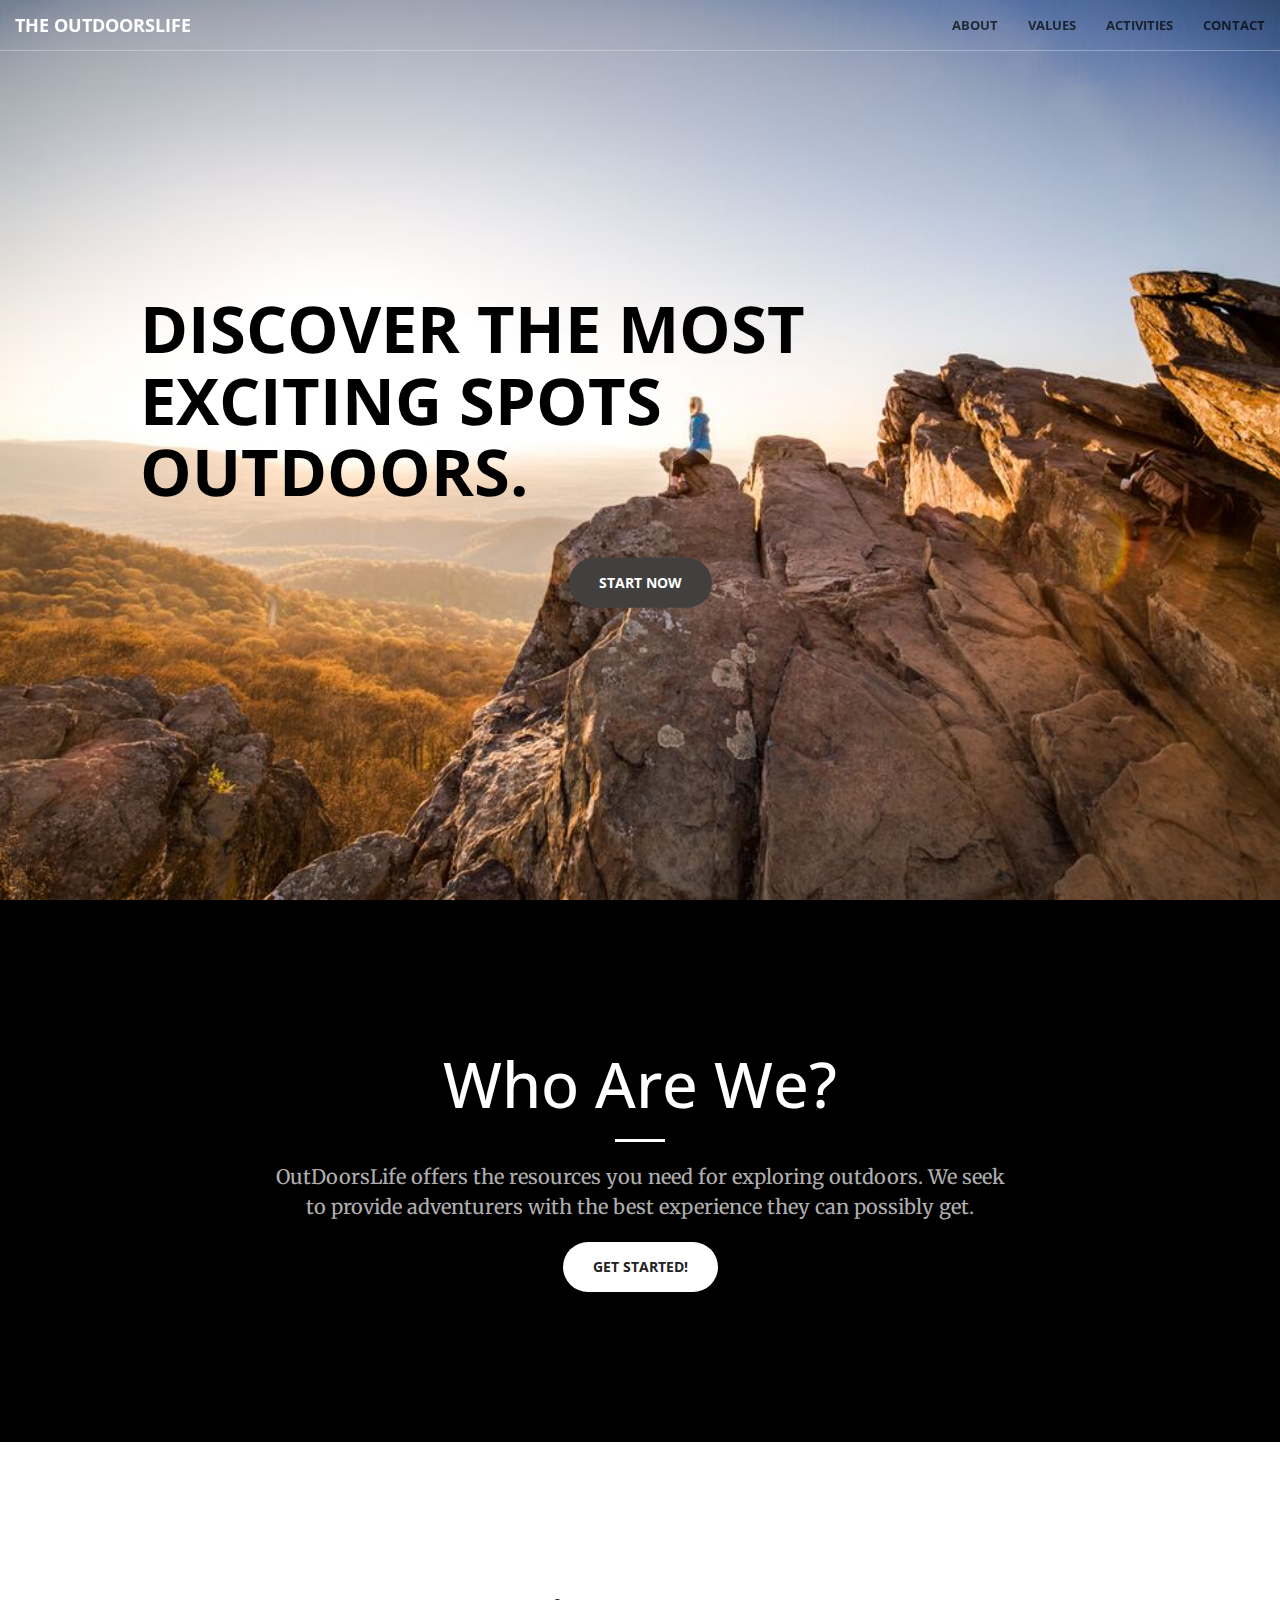
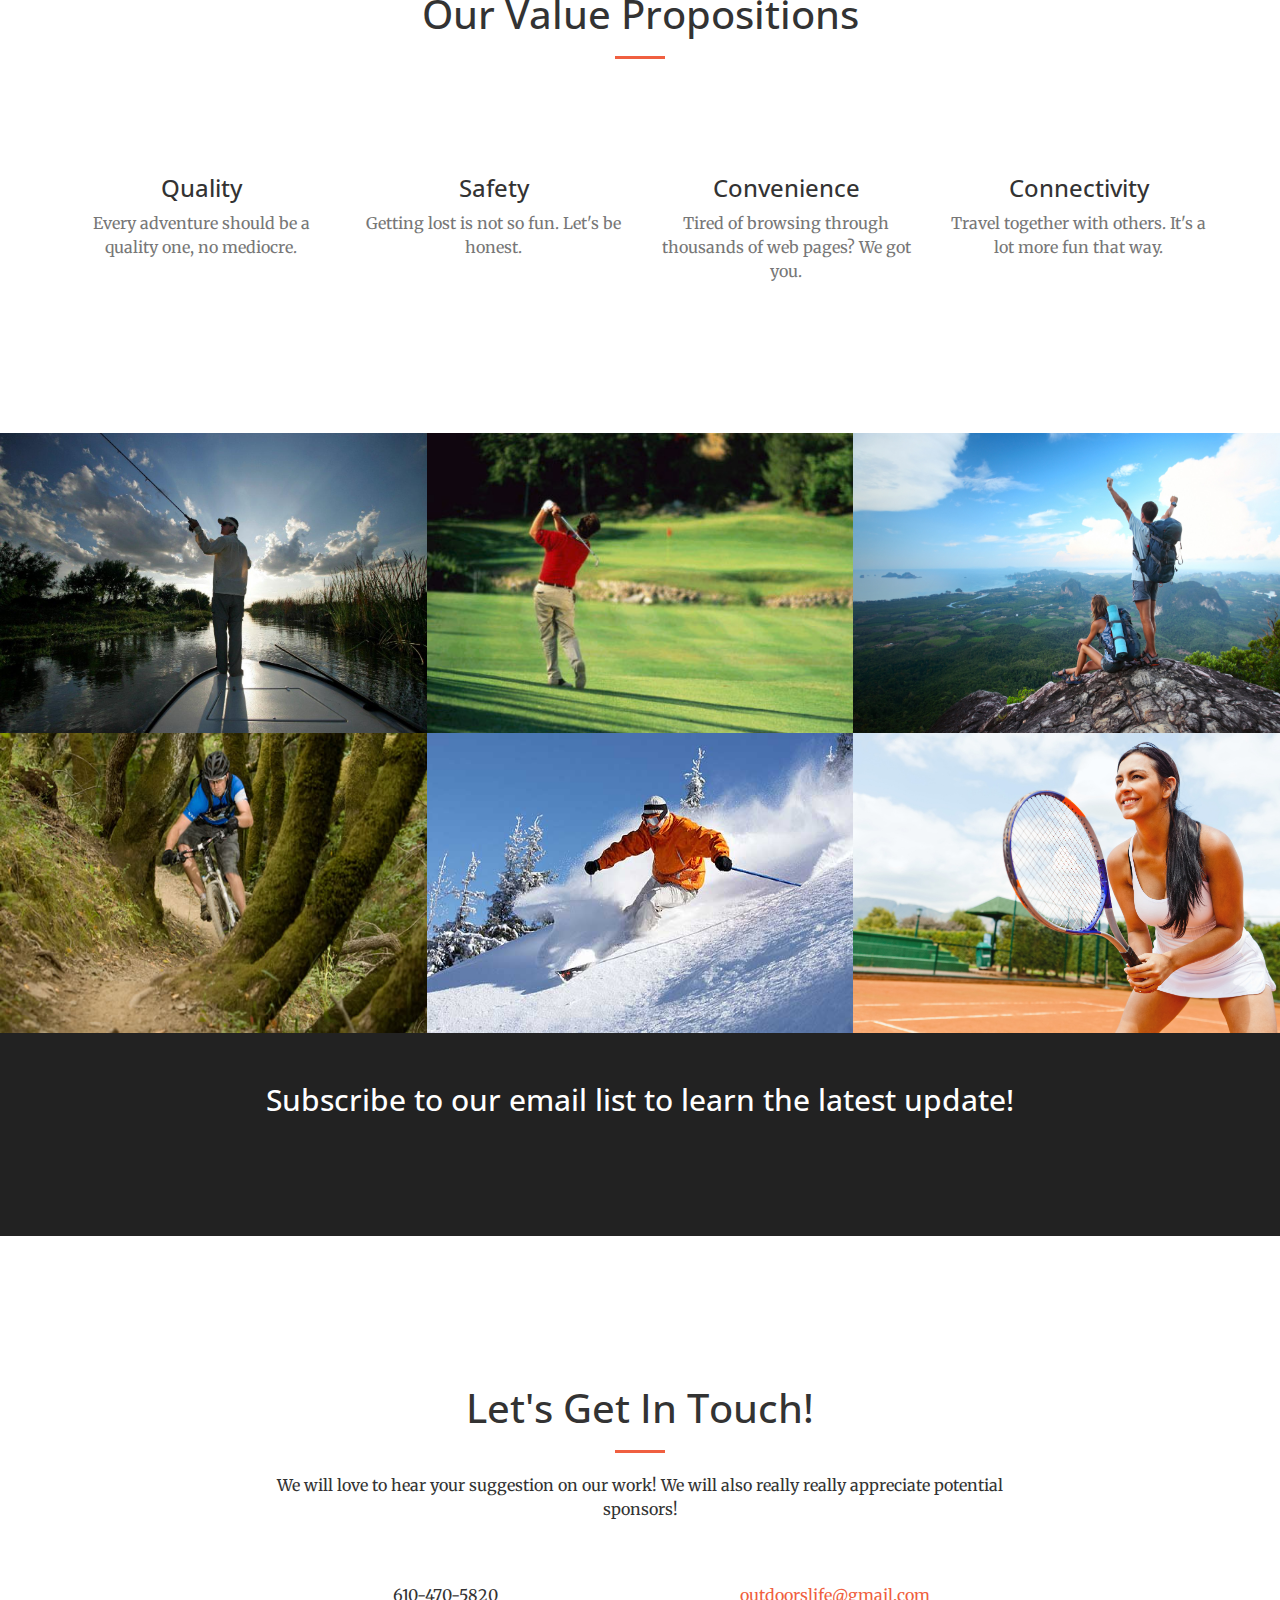
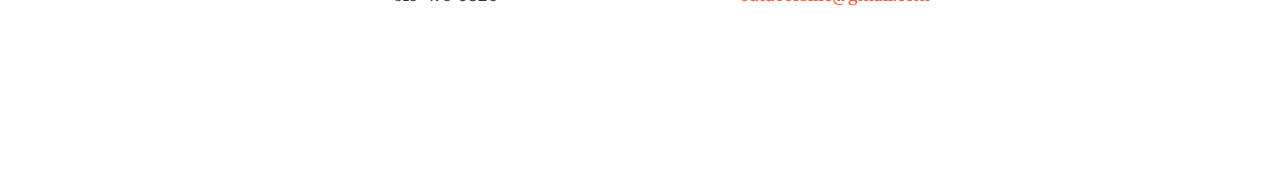
==== commit 17ad0f94: "Bootstrap template intalled" ====
--- a/index.html
+++ b/index.html
@@ -143,7 +143,7 @@
             <div class="row no-gutter">
                 <div class="col-lg-4 col-sm-6">
                     <a href="#" class="portfolio-box">
-                        <img src="img/portfolio/fishing.jpg" style="height: 300px" class="img-responsive" alt="">
+                        <img src="img/portfolio/fishing.jpg" style="height: 300px; width: 100%" class="img-responsive" alt="">
                         <div class="portfolio-box-caption">
                             <div class="portfolio-box-caption-content">
                                 <div class="project-category text-faded">
@@ -158,7 +158,7 @@
                 </div>
                 <div class="col-lg-4 col-sm-6">
                     <a href="#" class="portfolio-box">
-                        <img src="img/portfolio/golfing.jpg" style="height: 300px" class="img-responsive" alt="">
+                        <img src="img/portfolio/golfing.jpg" style="height: 300px; width: 100%" class="img-responsive" alt="">
                         <div class="portfolio-box-caption">
                             <div class="portfolio-box-caption-content">
                                 <div class="project-category text-faded">
@@ -173,7 +173,7 @@
                 </div>
                 <div class="col-lg-4 col-sm-6">
                     <a href="hiking.html" class="portfolio-box">
-                        <img src="img/portfolio/hiking.jpg" style="height: 300px" class="img-responsive" alt="">
+                        <img src="img/portfolio/hiking.jpg" style="height: 300px; width: 100%" class="img-responsive" alt="">
                         <div class="portfolio-box-caption">
                             <div class="portfolio-box-caption-content">
                                 <div class="project-category text-faded">
@@ -188,7 +188,7 @@
                 </div>
                 <div class="col-lg-4 col-sm-6">
                     <a href="#" class="portfolio-box">
-                        <img src="img/portfolio/mountain_biking.jpg" style="height: 300px" class="img-responsive" alt="">
+                        <img src="img/portfolio/mountain_biking.jpg" style="height: 300px; width: 100%" class="img-responsive" alt="">
                         <div class="portfolio-box-caption">
                             <div class="portfolio-box-caption-content">
                                 <div class="project-category text-faded">
@@ -203,7 +203,7 @@
                 </div>
                 <div class="col-lg-4 col-sm-6">
                     <a href="#" class="portfolio-box">
-                        <img src="img/portfolio/skiing.jpg" style="height: 300px" class="img-responsive" alt="">
+                        <img src="img/portfolio/skiing.jpg" style="height: 300px; width: 100%" class="img-responsive" alt="">
                         <div class="portfolio-box-caption">
                             <div class="portfolio-box-caption-content">
                                 <div class="project-category text-faded">
@@ -218,7 +218,7 @@
                 </div>
                 <div class="col-lg-4 col-sm-6">
                     <a href="#" class="portfolio-box">
-                        <img src="img/portfolio/tennis.jpg" style="height: 300px" class="img-responsive" alt="">
+                        <img src="img/portfolio/tennis.jpg" style="height: 300px; width: 100%" class="img-responsive" alt="">
                         <div class="portfolio-box-caption">
                             <div class="portfolio-box-caption-content">
                                 <div class="project-category text-faded">
--- a/css/creative.css
+++ b/css/creative.css
@@ -490,262 +490,6 @@
  * For details, see http://www.apache.org/licenses/LICENSE-2.0.
  */
 
-body {
-    overflow-x: hidden;
-    font-family: "Roboto Slab","Helvetica Neue",Helvetica,Arial,sans-serif;
-}
-
-.text-muted {
-    color: #777;
-}
-
-.text-primary {
-    color: #fed136;
-}
-
-p {
-    font-size: 14px;
-    line-height: 1.75;
-}
-
-p.large {
-    font-size: 16px;
-}
-
-a,
-a:hover,
-a:focus,
-a:active,
-a.active {
-    outline: 0;
-}
-
-a {
-    color: #fed136;
-}
-
-a:hover,
-a:focus,
-a:active,
-a.active {
-    color: #fec503;
-}
-
-h1,
-h2,
-h3,
-h4,
-h5,
-h6 {
-    text-transform: uppercase;
-    font-family: Montserrat,"Helvetica Neue",Helvetica,Arial,sans-serif;
-    font-weight: 700;
-}
-
-.img-centered {
-    margin: 0 auto;
-}
-
-.bg-light-gray {
-    background-color: #f7f7f7;
-}
-
-.bg-darkest-gray {
-    background-color: #222;
-}
-
-.btn-primary {
-    border-color: #fed136;
-    text-transform: uppercase;
-    font-family: Montserrat,"Helvetica Neue",Helvetica,Arial,sans-serif;
-    font-weight: 700;
-    color: #fff;
-    background-color: #fed136;
-}
-
-.btn-primary:hover,
-.btn-primary:focus,
-.btn-primary:active,
-.btn-primary.active,
-.open .dropdown-toggle.btn-primary {
-    border-color: #f6bf01;
-    color: #fff;
-    background-color: #fec503;
-}
-
-.btn-primary:active,
-.btn-primary.active,
-.open .dropdown-toggle.btn-primary {
-    background-image: none;
-}
-
-.btn-primary.disabled,
-.btn-primary[disabled],
-fieldset[disabled] .btn-primary,
-.btn-primary.disabled:hover,
-.btn-primary[disabled]:hover,
-fieldset[disabled] .btn-primary:hover,
-.btn-primary.disabled:focus,
-.btn-primary[disabled]:focus,
-fieldset[disabled] .btn-primary:focus,
-.btn-primary.disabled:active,
-.btn-primary[disabled]:active,
-fieldset[disabled] .btn-primary:active,
-.btn-primary.disabled.active,
-.btn-primary[disabled].active,
-fieldset[disabled] .btn-primary.active {
-    border-color: #fed136;
-    background-color: #fed136;
-}
-
-.btn-primary .badge {
-    color: #fed136;
-    background-color: #fff;
-}
-
-.btn-xl {
-    padding: 20px 40px;
-    border-color: #fed136;
-    border-radius: 3px;
-    text-transform: uppercase;
-    font-family: Montserrat,"Helvetica Neue",Helvetica,Arial,sans-serif;
-    font-size: 18px;
-    font-weight: 700;
-    color: #fff;
-    background-color: #fed136;
-}
-
-.btn-xl:hover,
-.btn-xl:focus,
-.btn-xl:active,
-.btn-xl.active,
-.open .dropdown-toggle.btn-xl {
-    border-color: #f6bf01;
-    color: #fff;
-    background-color: #fec503;
-}
-
-.btn-xl:active,
-.btn-xl.active,
-.open .dropdown-toggle.btn-xl {
-    background-image: none;
-}
-
-.btn-xl.disabled,
-.btn-xl[disabled],
-fieldset[disabled] .btn-xl,
-.btn-xl.disabled:hover,
-.btn-xl[disabled]:hover,
-fieldset[disabled] .btn-xl:hover,
-.btn-xl.disabled:focus,
-.btn-xl[disabled]:focus,
-fieldset[disabled] .btn-xl:focus,
-.btn-xl.disabled:active,
-.btn-xl[disabled]:active,
-fieldset[disabled] .btn-xl:active,
-.btn-xl.disabled.active,
-.btn-xl[disabled].active,
-fieldset[disabled] .btn-xl.active {
-    border-color: #fed136;
-    background-color: #fed136;
-}
-
-.btn-xl .badge {
-    color: #fed136;
-    background-color: #fff;
-}
-
-.navbar-default {
-    border-color: transparent;
-    background-color: #222;
-}
-
-.navbar-default .navbar-brand {
-    font-family: "Kaushan Script","Helvetica Neue",Helvetica,Arial,cursive;
-    color: #fed136;
-}
-
-.navbar-default .navbar-brand:hover,
-.navbar-default .navbar-brand:focus,
-.navbar-default .navbar-brand:active,
-.navbar-default .navbar-brand.active {
-    color: #fec503;
-}
-
-.navbar-default .navbar-collapse {
-    border-color: rgba(255,255,255,.02);
-}
-
-.navbar-default .navbar-toggle {
-    border-color: #fed136;
-    background-color: #fed136;
-}
-
-.navbar-default .navbar-toggle .icon-bar {
-    background-color: #fff;
-}
-
-.navbar-default .navbar-toggle:hover,
-.navbar-default .navbar-toggle:focus {
-    background-color: #fed136;
-}
-
-.navbar-default .nav li a {
-    text-transform: uppercase;
-    font-family: Montserrat,"Helvetica Neue",Helvetica,Arial,sans-serif;
-    font-weight: 400;
-    letter-spacing: 1px;
-    color: #fff;
-}
-
-.navbar-default .nav li a:hover,
-.navbar-default .nav li a:focus {
-    outline: 0;
-    color: #fed136;
-}
-
-.navbar-default .navbar-nav>.active>a {
-    border-radius: 0;
-    color: #fff;
-    background-color: #fed136;
-}
-
-.navbar-default .navbar-nav>.active>a:hover,
-.navbar-default .navbar-nav>.active>a:focus {
-    color: #fff;
-    background-color: #fec503;
-}
-
-@media(min-width:768px) {
-    .navbar-default {
-        padding: 25px 0;
-        border: 0;
-        background-color: transparent;
-        -webkit-transition: padding .3s;
-        -moz-transition: padding .3s;
-        transition: padding .3s;
-    }
-
-    .navbar-default .navbar-brand {
-        font-size: 2em;
-        -webkit-transition: all .3s;
-        -moz-transition: all .3s;
-        transition: all .3s;
-    }
-
-    .navbar-default .navbar-nav>.active>a {
-        border-radius: 3px;
-    }
-
-    .navbar-default.navbar-shrink {
-        padding: 10px 0;
-        background-color: #222;
-    }
-
-    .navbar-default.navbar-shrink .navbar-brand {
-        font-size: 1.5em;
-    }
-}
 
 
 
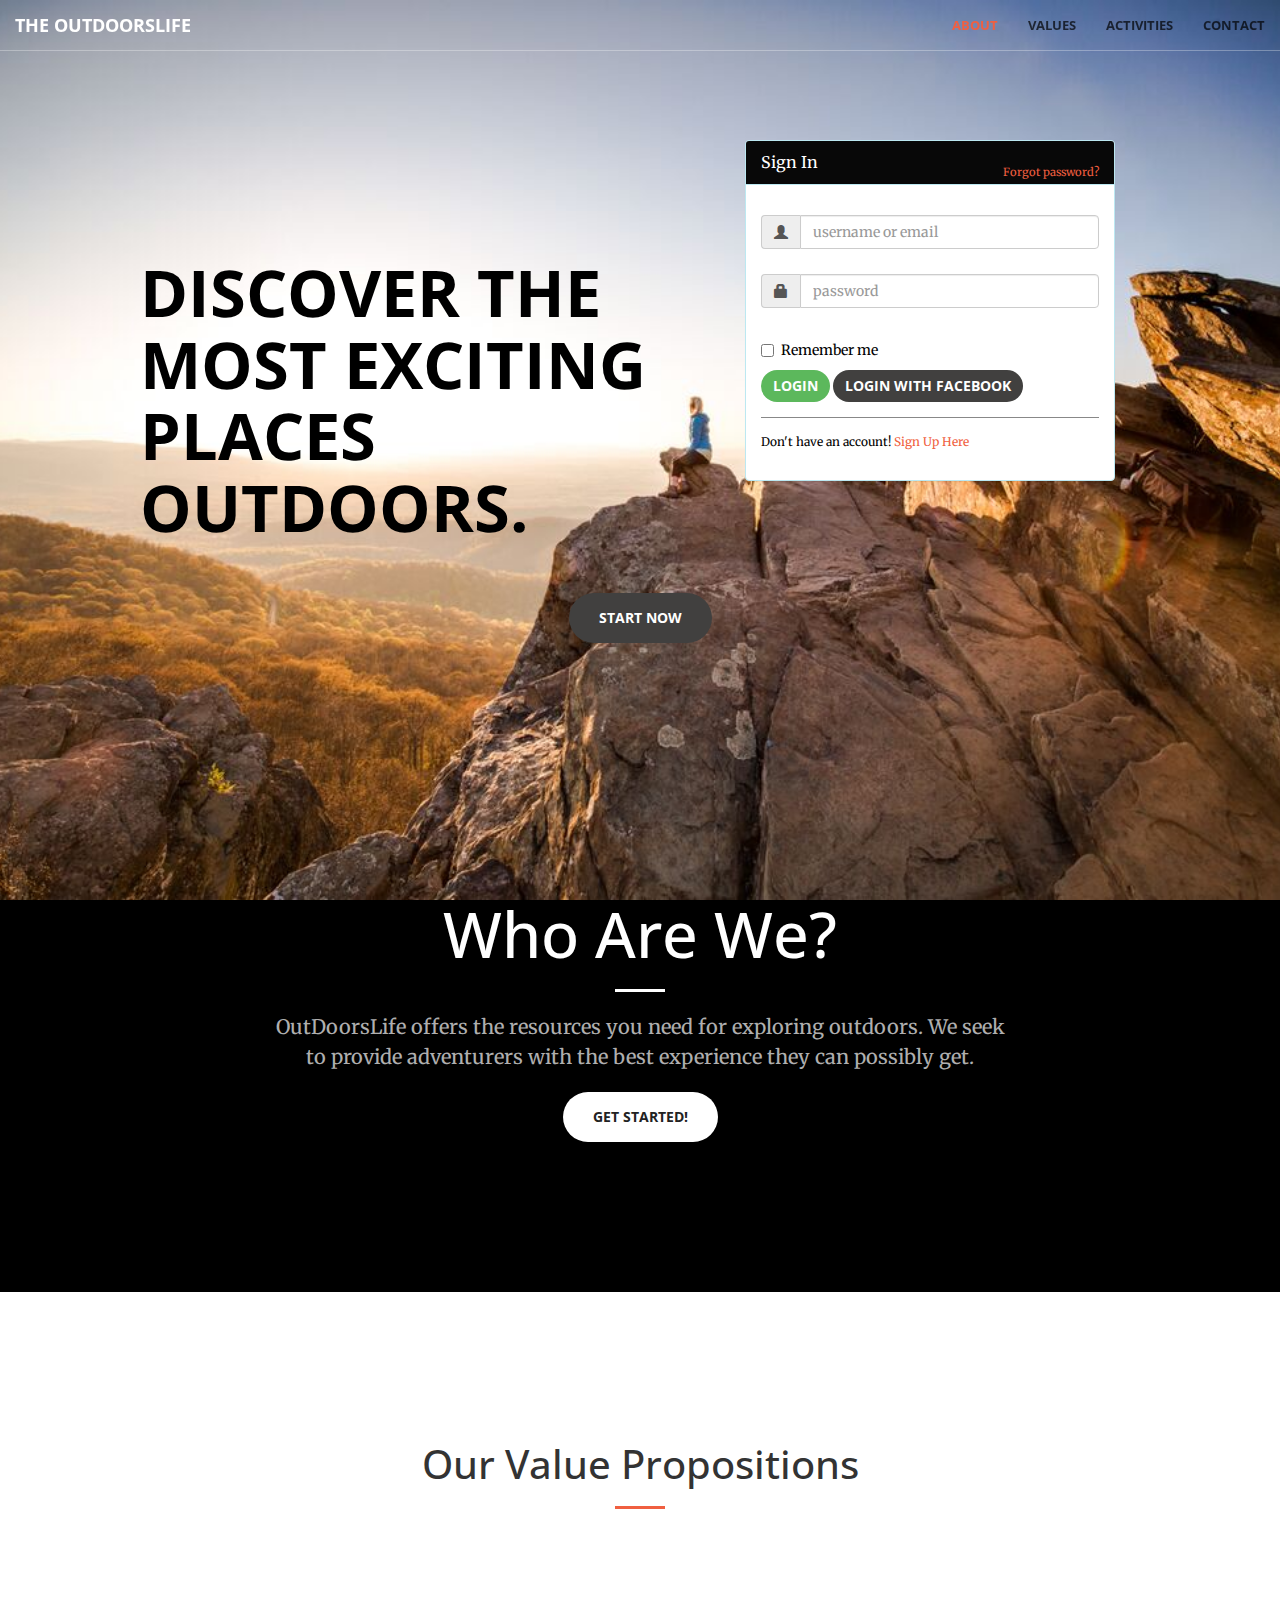
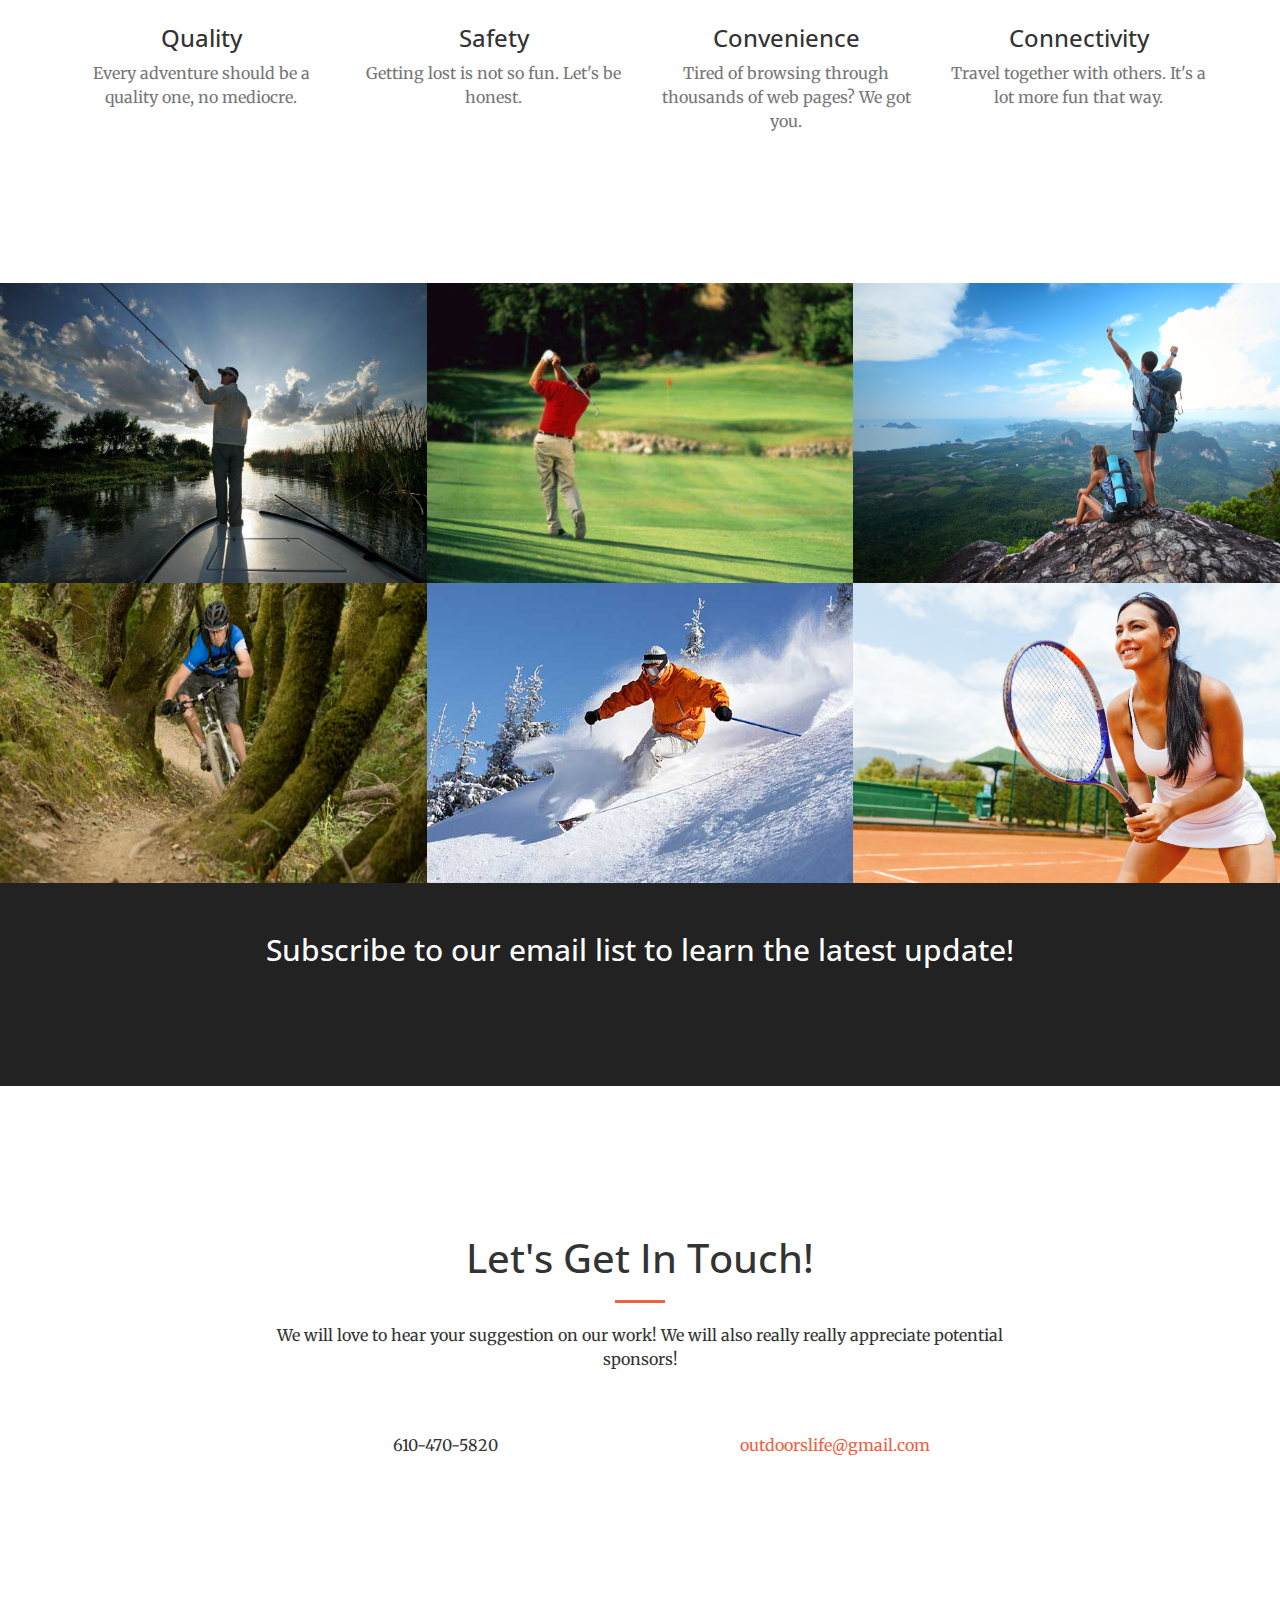
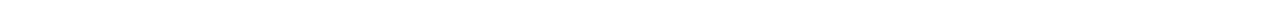
==== commit f006be50: "Bootstrap template intalled" ====
--- a/index.html
+++ b/index.html
@@ -74,11 +74,152 @@
     <header>
         <div class="header-content">
             <div class="header-content-inner">
-                <h1> Discover the most <br> exciting spots <br> outdoors.</h1>
+                <h1> Discover the<br> most exciting<br> places <br> outdoors.</h1>
 
                 <p></p>
                 <a href="#about" class="btn btn-primary btn-xl page-scroll">Start Now</a>
             </div>
+        </div>
+        <div style="margin-left: 430px; margin-top: 140px; width:110px">
+        <div class="container">
+            <div id="loginbox" style="width:400px" class="mainbox col-md-6 col-md-offset-3 col-sm-8 col-sm-offset-2">
+                <div class="panel panel-info" >
+                    <div class="panel-heading" style="background-color: #080808">
+                        <div class="panel-title" style="color: rgba(255, 255, 255, 255)" >Sign In</div>
+                        <div style="float:right; font-size: 80%; position: relative; top:-10px"><a href="#">Forgot password?</a></div>
+                    </div>
+
+                    <div style="padding-top:30px" class="panel-body" >
+
+                        <div style="display:none" id="login-alert" class="alert alert-danger col-sm-12"></div>
+
+                        <form id="loginform" class="form-horizontal" role="form">
+
+                            <div style="margin-bottom: 25px" class="input-group">
+                                <span class="input-group-addon"><i class="glyphicon glyphicon-user"></i></span>
+                                <input id="login-username" type="text" class="form-control" name="username" value="" placeholder="username or email">
+                            </div>
+
+                            <div style="margin-bottom: 25px" class="input-group">
+                                <span class="input-group-addon"><i class="glyphicon glyphicon-lock"></i></span>
+                                <input id="login-password" type="password" class="form-control" name="password" placeholder="password">
+                            </div>
+
+
+
+                            <div class="input-group">
+                                <div class="checkbox">
+                                    <label>
+                                        <input id="login-remember" type="checkbox" name="remember" value="1"> Remember me
+                                    </label>
+                                </div>
+                            </div>
+
+
+                            <div style="margin-top:10px" class="form-group">
+                                <!-- Button -->
+
+                                <div class="col-sm-12 controls">
+                                    <a id="btn-login" href="dash_board.html" class="btn btn-success">Login  </a>
+                                    <a id="btn-fblogin" href="#" class="btn btn-primary">Login with Facebook</a>
+
+                                </div>
+                            </div>
+
+
+                            <div class="form-group">
+                                <div class="col-md-12 control">
+                                    <div style="border-top: 1px solid#888; padding-top:15px; font-size:85%" >
+                                        Don't have an account!
+                                        <a href="#" onClick="$('#loginbox').hide(); $('#signupbox').show()">
+                                            Sign Up Here
+                                        </a>
+                                    </div>
+                                </div>
+                            </div>
+                        </form>
+
+
+
+                    </div>
+                </div>
+            </div>
+            <div id="signupbox" style="display:none; width:400px" class="mainbox col-md-6 col-md-offset-3 col-sm-8 col-sm-offset-2">
+                <div class="panel panel-info">
+                    <div class="panel-heading" style="background-color: #080808">
+                        <div class="panel-title" style="color: rgba(255, 255, 255, 255)">Sign Up</div>
+                        <div style="float:right; font-size: 85%; position: relative; top:-10px"><a id="signinlink" href="#" onclick="$('#signupbox').hide(); $('#loginbox').show()">Sign In</a></div>
+                    </div>
+                    <div class="panel-body" >
+                        <form id="signupform" class="form-horizontal" role="form">
+
+                            <div id="signupalert" style="display:none" class="alert alert-danger">
+                                <p>Error:</p>
+                                <span></span>
+                            </div>
+
+
+
+                            <div class="form-group">
+                                <label for="email" class="col-md-3 control-label">Email</label>
+                                <div class="col-md-9">
+                                    <input type="text" class="form-control" name="email" placeholder="Email Address">
+                                </div>
+                            </div>
+
+                            <div class="form-group">
+                                <label for="firstname" class="col-md-3 control-label">First Name</label>
+                                <div class="col-md-9">
+                                    <input type="text" class="form-control" name="firstname" placeholder="First Name">
+                                </div>
+                            </div>
+                            <div class="form-group">
+                                <label for="lastname" class="col-md-3 control-label">Last Name</label>
+                                <div class="col-md-9">
+                                    <input type="text" class="form-control" name="lastname" placeholder="Last Name">
+                                </div>
+                            </div>
+                            <div class="form-group">
+                                <label for="password" class="col-md-3 control-label">Password</label>
+                                <div class="col-md-9">
+                                    <input type="password" class="form-control" name="passwd" placeholder="Password">
+                                </div>
+                            </div>
+
+                            <div class="form-group">
+                                <label for="icode" class="col-md-3 control-label">Invitation Code</label>
+                                <div class="col-md-9">
+                                    <input type="text" class="form-control" name="icode" placeholder="">
+                                </div>
+                            </div>
+
+                            <div class="form-group">
+                                <!-- Button -->
+                                <div class="col-md-offset-3 col-md-9">
+                                    <button id="btn-signup" type="button" class="btn btn-info"><i class="icon-hand-right"></i> &nbsp Sign Up</button>
+                                    <span style="margin-left:8px;">or</span>
+                                </div>
+                            </div>
+
+                            <div style="border-top: 1px solid #999; padding-top:20px"  class="form-group">
+
+                                <div class="col-md-offset-3 col-md-9">
+                                    <button id="btn-fbsignup" type="button" class="btn btn-primary"><i class="icon-facebook"></i>   Sign Up with Facebook</button>
+                                </div>
+
+                            </div>
+
+
+
+                        </form>
+                    </div>
+                </div>
+
+
+
+
+            </div>
+        </div>
         </div>
     </header>
 
@@ -244,6 +385,7 @@
         </div>
     </aside>
 
+
     <section id="contact">
         <div class="container">
             <div class="row">
--- a/css/creative.css
+++ b/css/creative.css
@@ -177,7 +177,7 @@
     position: relative;
     width: 100%;
     min-height: auto;
-    text-align: center;
+    float: left;
     color: #000000;
     background-image: url(../img/humpback.jpg);
     background-position: center;
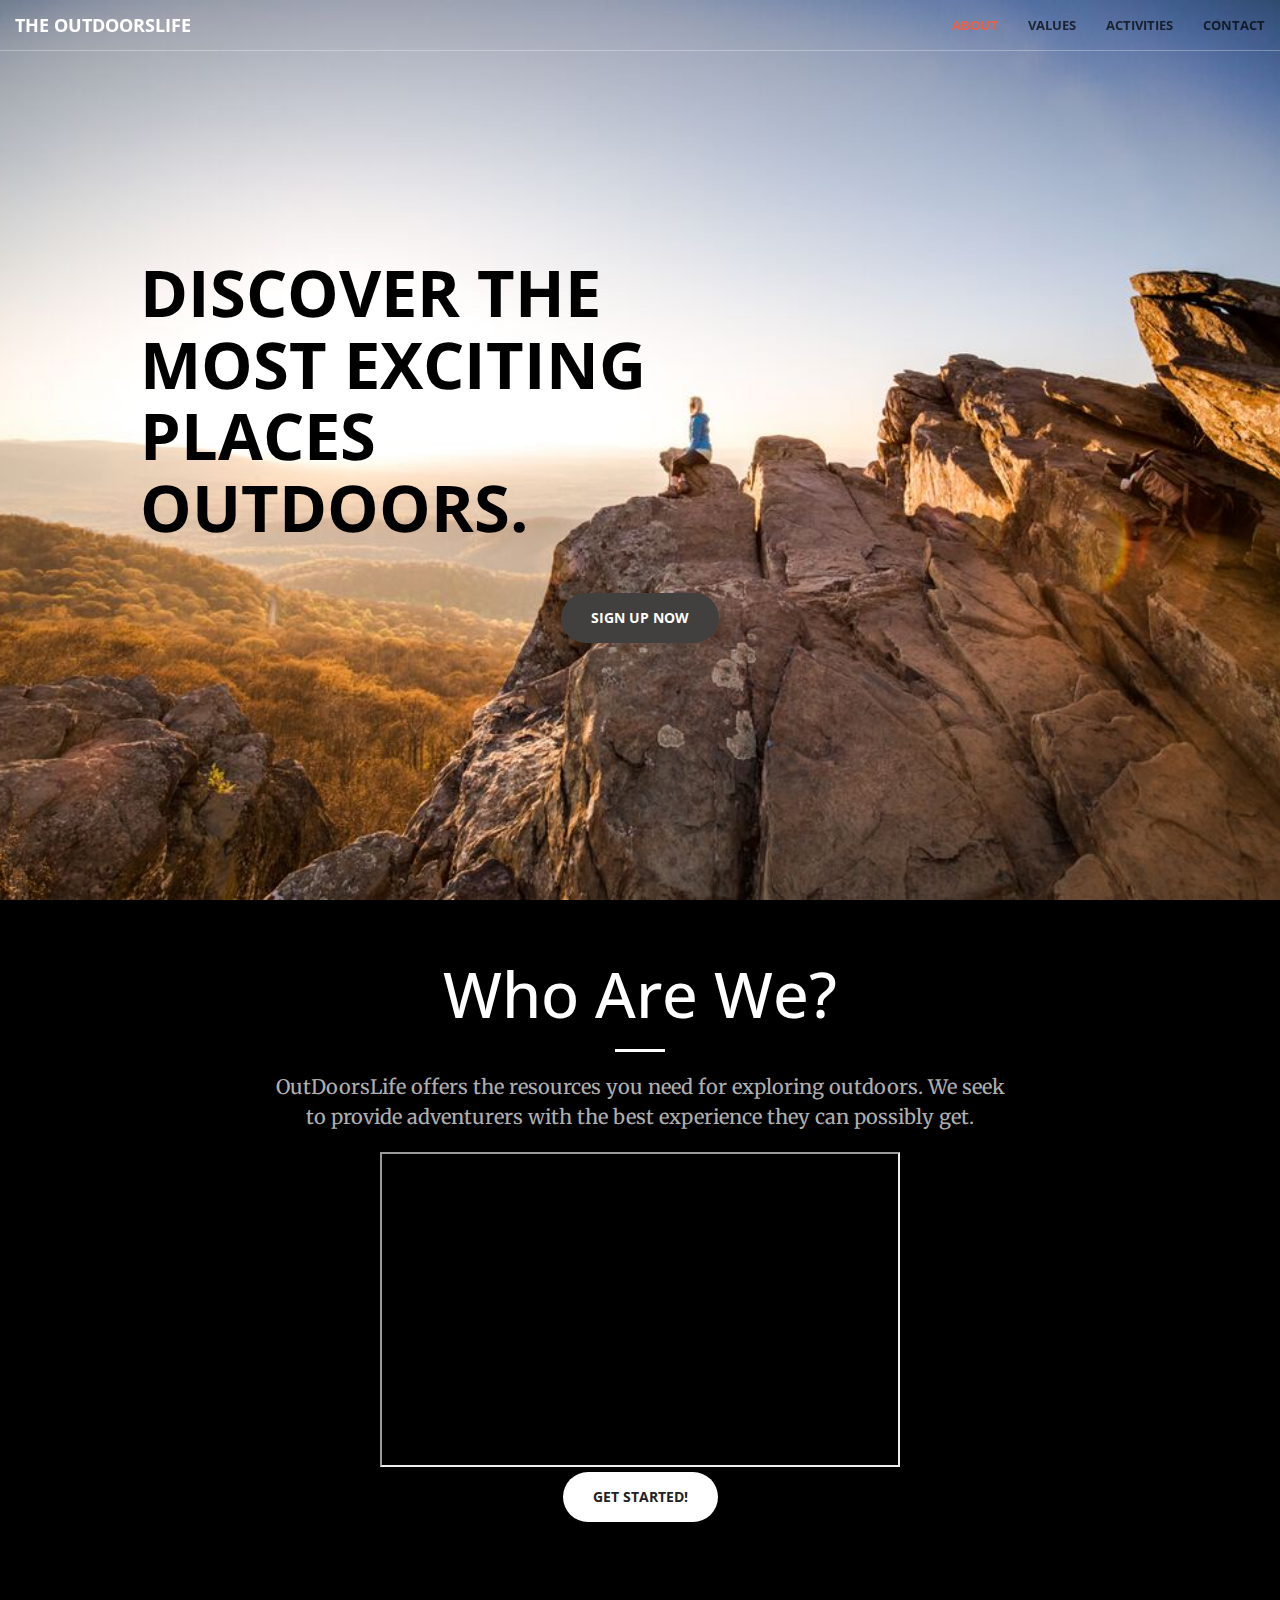
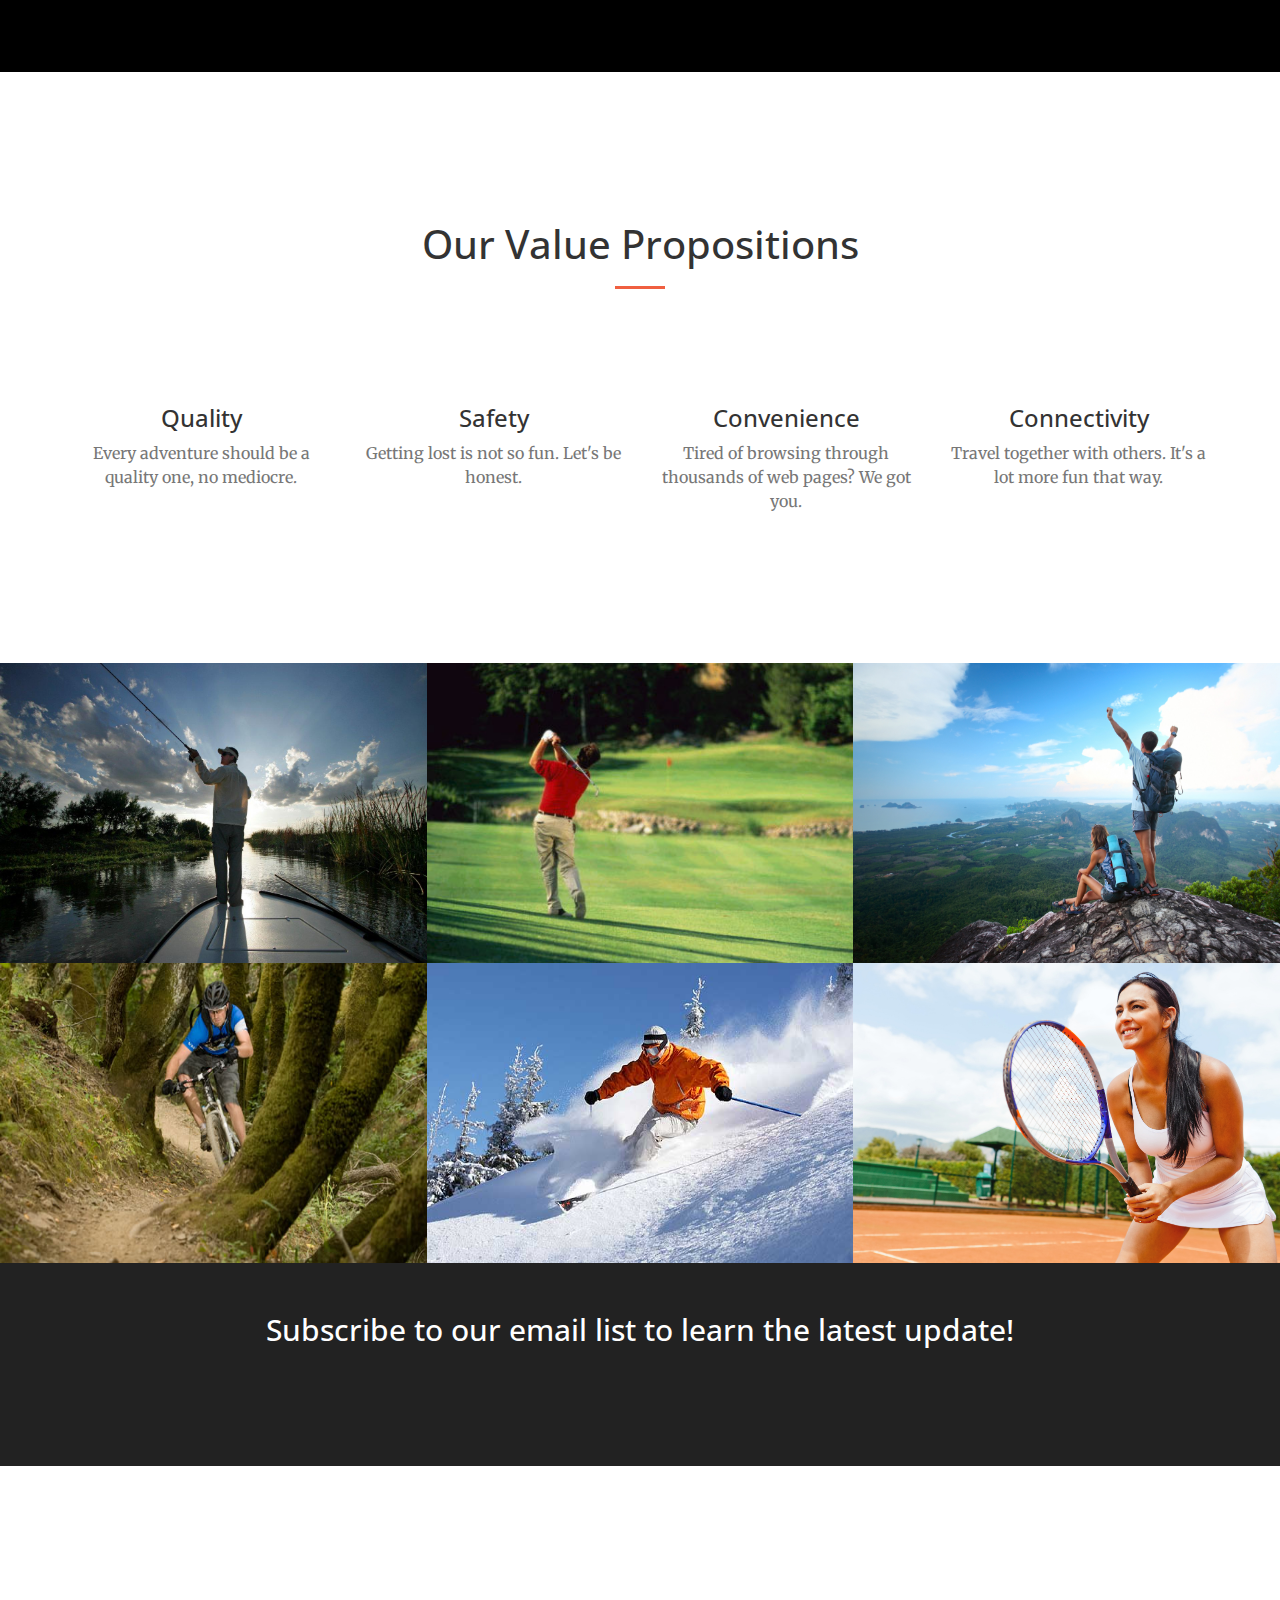
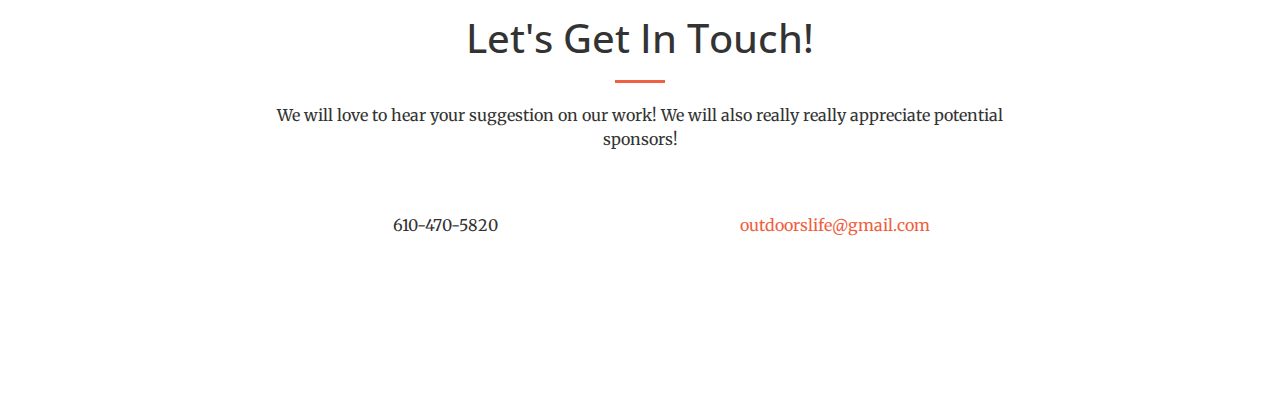
==== commit 2e52126b: "Bootstrap template intalled" ====
--- a/index.html
+++ b/index.html
@@ -77,10 +77,11 @@
                 <h1> Discover the<br> most exciting<br> places <br> outdoors.</h1>
 
                 <p></p>
-                <a href="#about" class="btn btn-primary btn-xl page-scroll">Start Now</a>
-            </div>
-        </div>
-        <div style="margin-left: 430px; margin-top: 140px; width:110px">
+                <a href="#portfolioSignup" data-toggle="modal" class="btn btn-primary btn-xl page-scroll">Sign Up Now</a>
+            </div>
+        </div>
+        <!--
+        <div style="margin-left: 530px; margin-top: 180px; width:110px">
         <div class="container">
             <div id="loginbox" style="width:400px" class="mainbox col-md-6 col-md-offset-3 col-sm-8 col-sm-offset-2">
                 <div class="panel panel-info" >
@@ -118,7 +119,7 @@
 
                             <div style="margin-top:10px" class="form-group">
                                 <!-- Button -->
-
+        <!--
                                 <div class="col-sm-12 controls">
                                     <a id="btn-login" href="dash_board.html" class="btn btn-success">Login  </a>
                                     <a id="btn-fblogin" href="#" class="btn btn-primary">Login with Facebook</a>
@@ -195,6 +196,7 @@
 
                             <div class="form-group">
                                 <!-- Button -->
+        <!--
                                 <div class="col-md-offset-3 col-md-9">
                                     <button id="btn-signup" type="button" class="btn btn-info"><i class="icon-hand-right"></i> &nbsp Sign Up</button>
                                     <span style="margin-left:8px;">or</span>
@@ -220,18 +222,26 @@
 
             </div>
         </div>
-        </div>
+        </div> -->
     </header>
 
     <section class="bg-primary" id="about">
         <div class="container">
             <div class="row">
                 <div class="col-lg-8 col-lg-offset-2 text-center">
+                    <br>
+                    <br>
+                    <br>
                     <h1 class="section-heading">Who Are We?</h1>
                     <hr class="light">
                     <p class="text-faded">OutDoorsLife offers the resources you need for exploring outdoors. We seek to provide adventurers with the best experience they can possibly get. </p>
+                    <iframe width="520" height="315"
+                            src="https://www.youtube.com/watch?v=wO_dqj3a_OE">
+                    </iframe>
+                    <br>
                     <a href="#" class="btn btn-default btn-xl">Get Started!</a>
                 </div>
+
             </div>
         </div>
     </section>
@@ -406,6 +416,164 @@
         </div>
     </section>
 
+    <div class="portfolio-modal modal fade" id="portfolioSignup" tabindex="-1" role="dialog" aria-hidden="true">
+        <div class="modal-content">
+            <div class="close-modal" data-dismiss="modal">
+                <div class="lr">
+                    <div class="rl">
+                    </div>
+                </div>
+            </div>
+            <div class="container">
+                <div class="row">
+                    <div class="col-lg-8 col-lg-offset-2">
+                        <div class="modal-body">
+                            <div class="container">
+                                <div id="loginbox" style="width:400px" class="mainbox col-md-6 col-md-offset-3 col-sm-8 col-sm-offset-2">
+                                    <div class="panel panel-info" >
+                                        <div class="panel-heading" style="background-color: #080808">
+                                            <div class="panel-title" style="color: rgba(255, 255, 255, 255)" >Sign In</div>
+                                            <div style="float:right; font-size: 80%; position: relative; top:-10px"><a href="#">Forgot password?</a></div>
+                                        </div>
+
+                                        <div style="padding-top:30px" class="panel-body" >
+
+                                            <div style="display:none" id="login-alert" class="alert alert-danger col-sm-12"></div>
+
+                                            <form id="loginform" class="form-horizontal" role="form">
+
+                                                <div style="margin-bottom: 25px" class="input-group">
+                                                    <span class="input-group-addon"><i class="glyphicon glyphicon-user"></i></span>
+                                                    <input id="login-username" type="text" class="form-control" name="username" value="" placeholder="username or email">
+                                                </div>
+
+                                                <div style="margin-bottom: 25px" class="input-group">
+                                                    <span class="input-group-addon"><i class="glyphicon glyphicon-lock"></i></span>
+                                                    <input id="login-password" type="password" class="form-control" name="password" placeholder="password">
+                                                </div>
+
+
+
+                                                <div class="input-group">
+                                                    <div class="checkbox">
+                                                        <label>
+                                                            <input id="login-remember" type="checkbox" name="remember" value="1"> Remember me
+                                                        </label>
+                                                    </div>
+                                                </div>
+
+
+                                                <div style="margin-top:10px" class="form-group">
+                                                    <!-- Button -->
+
+                                                    <div class="col-sm-12 controls">
+                                                        <a id="btn-login" href="dash_board.html" class="btn btn-success">Login  </a>
+                                                        <a id="btn-fblogin" href="#" class="btn btn-primary">Login with Facebook</a>
+
+                                                    </div>
+                                                </div>
+
+
+                                                <div class="form-group">
+                                                    <div class="col-md-12 control">
+                                                        <div style="border-top: 1px solid#888; padding-top:15px; font-size:85%" >
+                                                            Don't have an account!
+                                                            <a href="#" onClick="$('#loginbox').hide(); $('#signupbox').show()">
+                                                                Sign Up Here
+                                                            </a>
+                                                        </div>
+                                                    </div>
+                                                </div>
+                                            </form>
+
+
+
+                                        </div>
+                                    </div>
+                                </div>
+                                <div id="signupbox" style="display:none; width:400px" class="mainbox col-md-6 col-md-offset-3 col-sm-8 col-sm-offset-2">
+                                    <div class="panel panel-info">
+                                        <div class="panel-heading" style="background-color: #080808">
+                                            <div class="panel-title" style="color: rgba(255, 255, 255, 255)">Sign Up</div>
+                                            <div style="float:right; font-size: 85%; position: relative; top:-10px"><a id="signinlink" href="#" onclick="$('#signupbox').hide(); $('#loginbox').show()">Sign In</a></div>
+                                        </div>
+                                        <div class="panel-body" >
+                                            <form id="signupform" class="form-horizontal" role="form">
+
+                                                <div id="signupalert" style="display:none" class="alert alert-danger">
+                                                    <p>Error:</p>
+                                                    <span></span>
+                                                </div>
+
+
+
+                                                <div class="form-group">
+                                                    <label for="email" class="col-md-3 control-label">Email</label>
+                                                    <div class="col-md-9">
+                                                        <input type="text" class="form-control" name="email" placeholder="Email Address">
+                                                    </div>
+                                                </div>
+
+                                                <div class="form-group">
+                                                    <label for="firstname" class="col-md-3 control-label">First Name</label>
+                                                    <div class="col-md-9">
+                                                        <input type="text" class="form-control" name="firstname" placeholder="First Name">
+                                                    </div>
+                                                </div>
+                                                <div class="form-group">
+                                                    <label for="lastname" class="col-md-3 control-label">Last Name</label>
+                                                    <div class="col-md-9">
+                                                        <input type="text" class="form-control" name="lastname" placeholder="Last Name">
+                                                    </div>
+                                                </div>
+                                                <div class="form-group">
+                                                    <label for="password" class="col-md-3 control-label">Password</label>
+                                                    <div class="col-md-9">
+                                                        <input type="password" class="form-control" name="passwd" placeholder="Password">
+                                                    </div>
+                                                </div>
+
+                                                <div class="form-group">
+                                                    <label for="icode" class="col-md-3 control-label">Invitation Code</label>
+                                                    <div class="col-md-9">
+                                                        <input type="text" class="form-control" name="icode" placeholder="">
+                                                    </div>
+                                                </div>
+
+                                                <div class="form-group">
+                                                    <!-- Button -->
+                                                    <div class="col-md-offset-3 col-md-9">
+                                                        <button id="btn-signup" type="button" class="btn btn-info"><i class="icon-hand-right"></i> &nbsp Sign Up</button>
+                                                        <span style="margin-left:8px;">or</span>
+                                                    </div>
+                                                </div>
+
+                                                <div style="border-top: 1px solid #999; padding-top:20px"  class="form-group">
+
+                                                    <div class="col-md-offset-3 col-md-9">
+                                                        <button id="btn-fbsignup" type="button" class="btn btn-primary"><i class="icon-facebook"></i>   Sign Up with Facebook</button>
+                                                    </div>
+
+                                                </div>
+
+
+
+                                            </form>
+                                        </div>
+                                    </div>
+
+
+
+
+                                </div>
+                            </div>
+                        </div>
+                    </div>
+                </div>
+            </div>
+        </div>
+    </div>
+
     <!-- jQuery -->
     <script src="js/jquery.js"></script>
 
